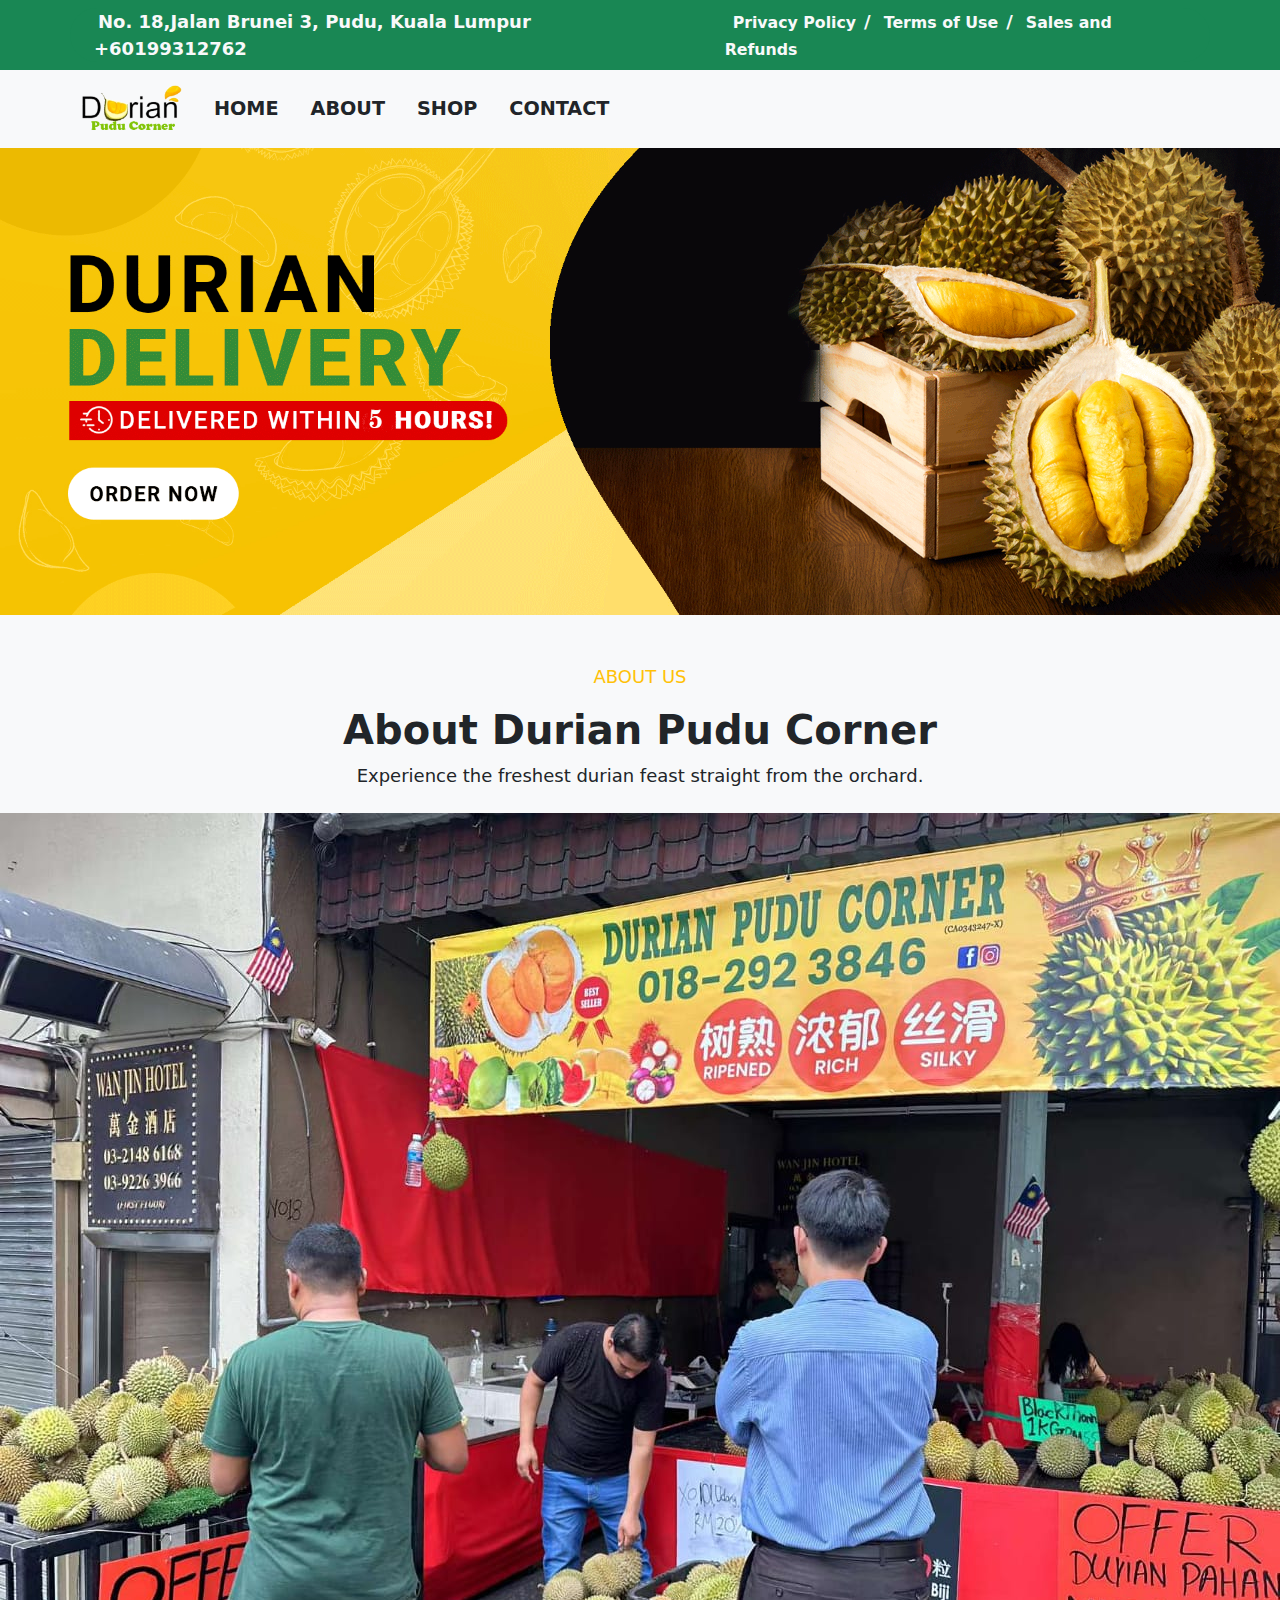
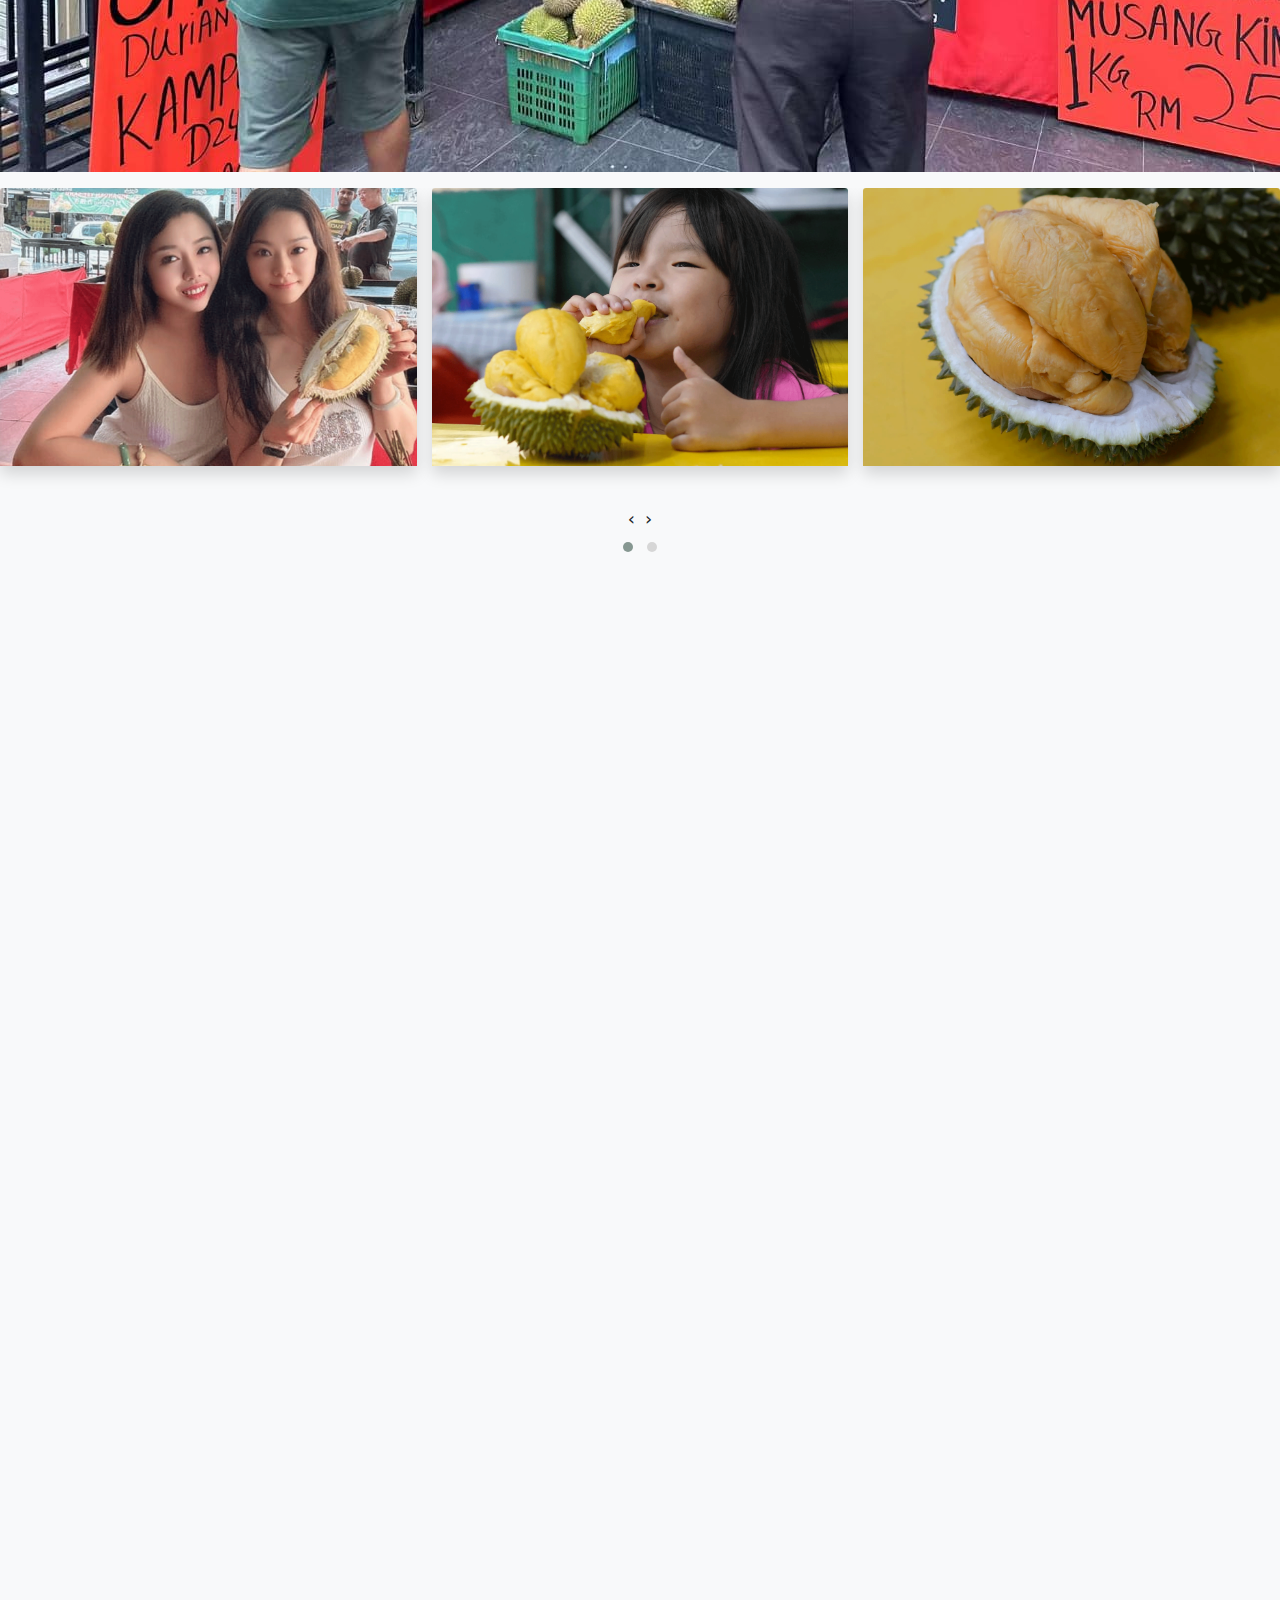
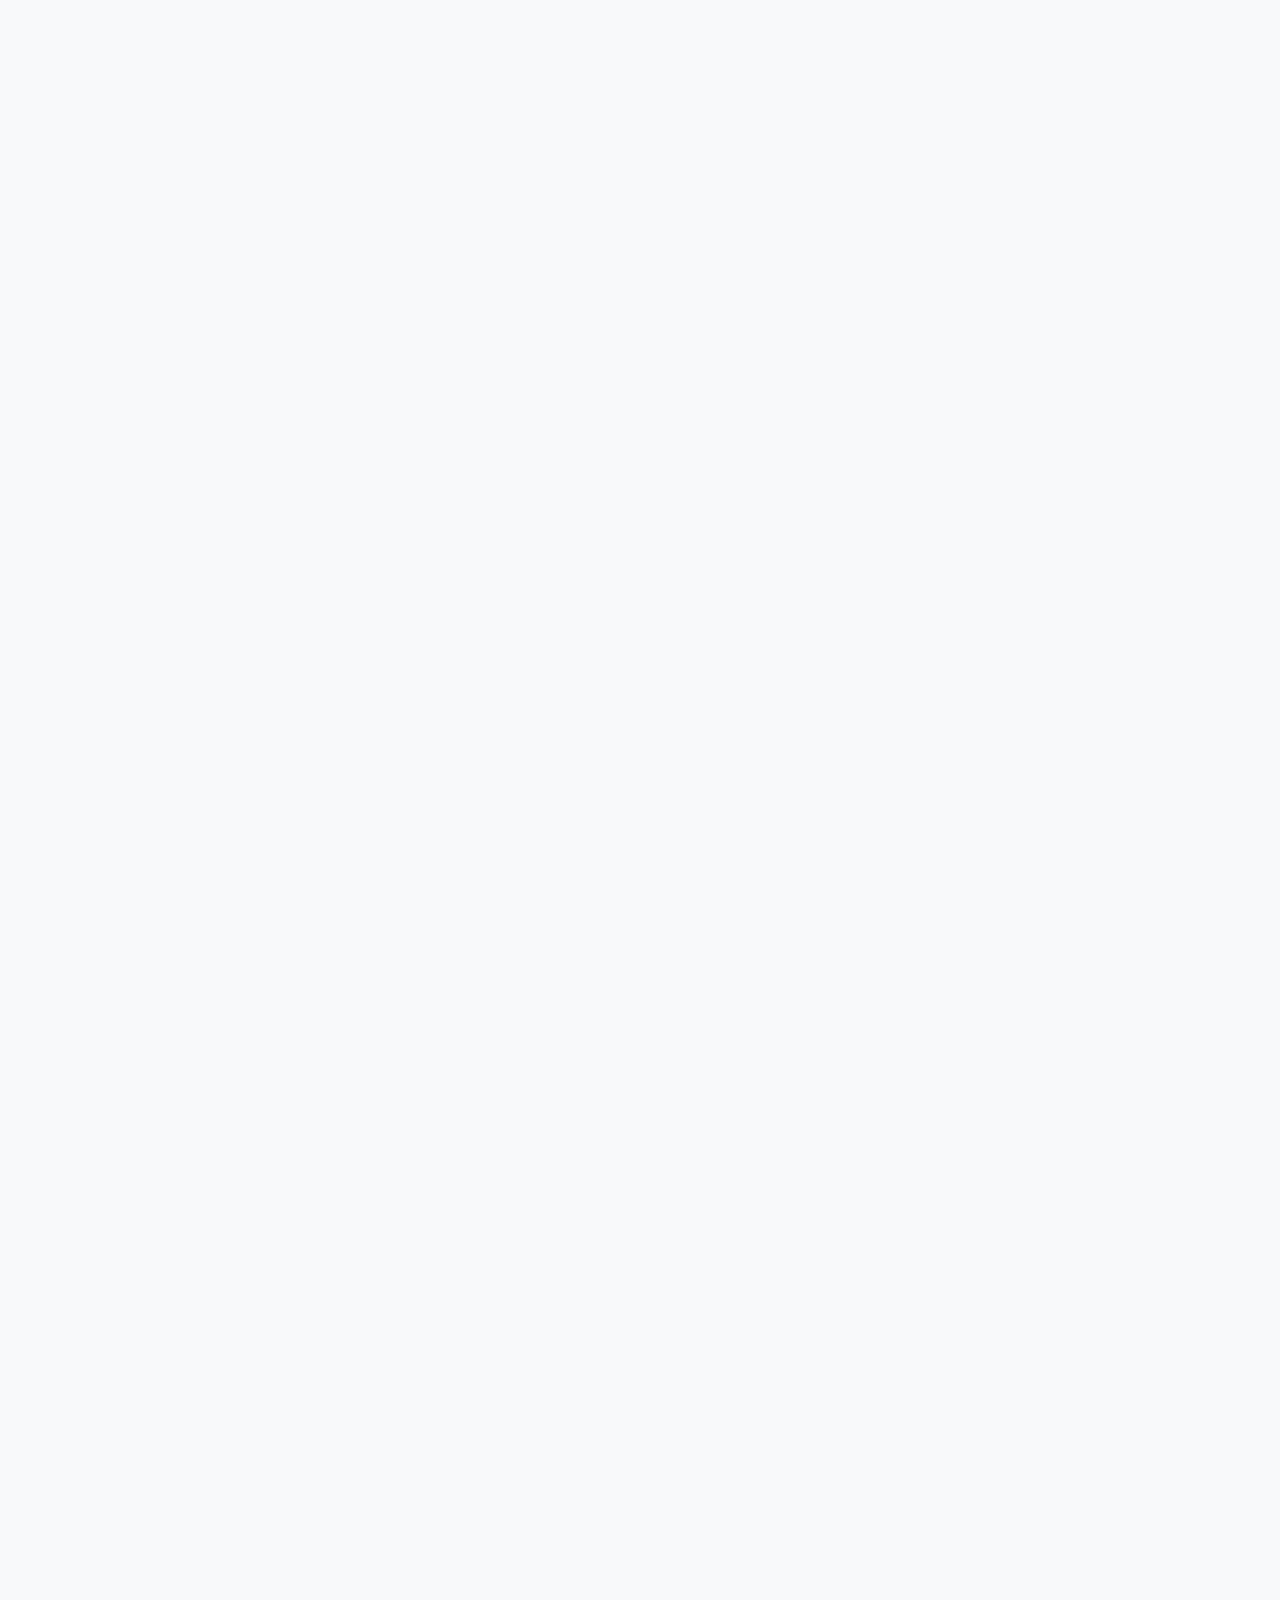
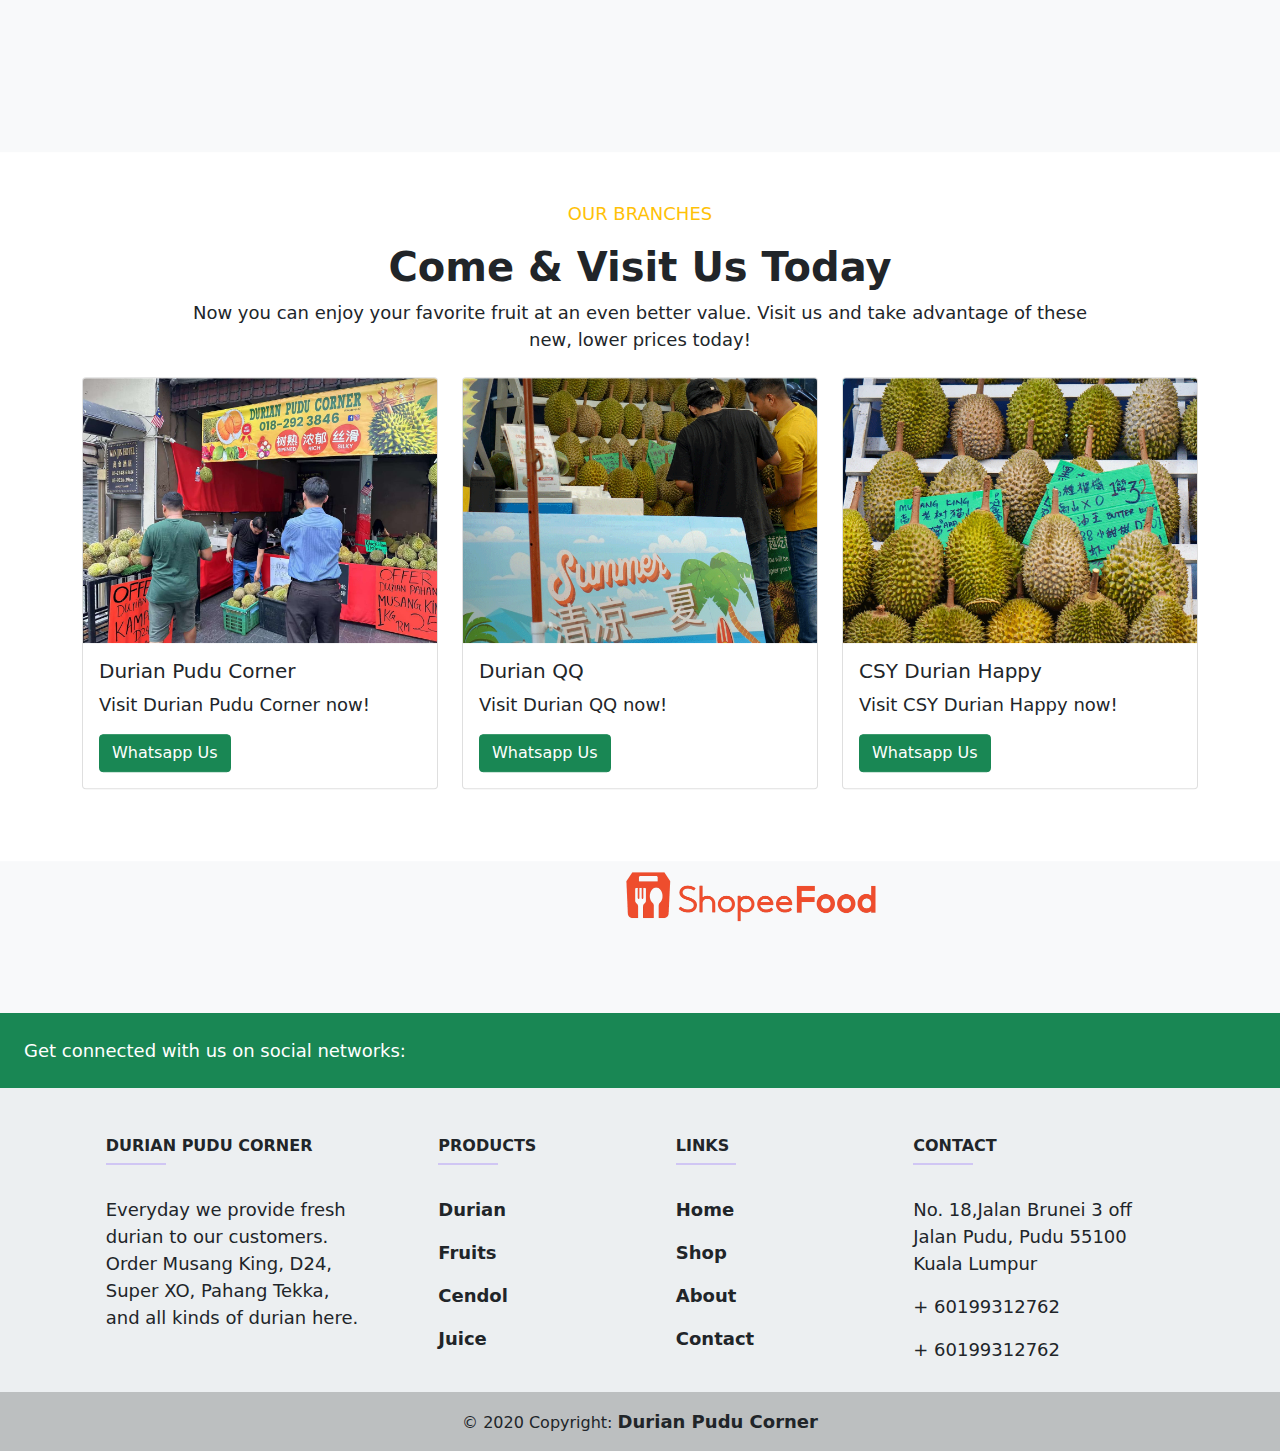
==== index.html @ 7c42812f "cm" ====
<!DOCTYPE html>
<html lang="en">
  <head>
    <title>Durian Pudu Corner</title>
	<meta charset="utf-8">
    <meta name="viewport" content="width=device-width, initial-scale=1, shrink-to-fit=no">
	<meta property="og:title" content="Durian Pudu Corner"/>
	<meta property="og:image" content="https://ibb.co/rMJbf5S">
	<meta property="og:description" content="Durian Pudu Corner"/>
	<meta property="og:url" content="http://csydurian.store/"/>
	<meta property="og:image:width" content="1200" />
	<meta property="og:image:height" content="627"/>
	<meta property="og:type" content="website"/>
    
    <link href="https://fonts.googleapis.com/css?family=Open Sans:200,300,400,500,600,700,800&display=swap" rel="stylesheet">
    <link href="https://fonts.googleapis.com/css?family=Noto Sans:400,400i,700,700i&display=swap" rel="stylesheet">
    <link href="./bootstrap-5.0.2-dist/css/bootstrap.min.css" rel="stylesheet">
    <link rel="stylesheet" href="https://cdnjs.cloudflare.com/ajax/libs/font-awesome/6.6.0/css/all.min.css" integrity="sha512-Kc323vGBEqzTmouAECnVceyQqyqdsSiqLQISBL29aUW4U/M7pSPA/gEUZQqv1cwx4OnYxTxve5UMg5GT6L4JJg==" crossorigin="anonymous" referrerpolicy="no-referrer" />
    <script src="./bootstrap-5.0.2-dist/js/bootstrap.bundle.min.js" ></script>
    <link rel="stylesheet" href="https://cdnjs.cloudflare.com/ajax/libs/OwlCarousel2/2.3.4/assets/owl.carousel.min.css"
    integrity="sha512-tS3S5qG0BlhnQROyJXvNjeEM4UpMXHrQfTGmbQ1gKmelCxlSEBUaxhRBj/EFTzpbP4RVSrpEikbmdJobCvhE3g=="
    crossorigin="anonymous" />
<link rel="stylesheet"
    href="https://cdnjs.cloudflare.com/ajax/libs/OwlCarousel2/2.3.4/assets/owl.theme.default.min.css"
    integrity="sha512-sMXtMNL1zRzolHYKEujM2AqCLUR9F2C4/05cdbxjjLSRvMQIciEPCQZo++nk7go3BtSuK9kfa/s+a4f4i5pLkw=="
    crossorigin="anonymous" />
    <link rel="stylesheet" href="./css/style.css">
    <link rel="stylesheet" href="./bootstrap-5.0.2-dist/css/bootstrap-datepicker.css">
    <link rel="stylesheet" href="./bootstrap-5.0.2-dist/css/jquery.timepicker.css">
    <link rel="stylesheet" href="./css/aos.css">
  </head>
  <body class="bg-light">
<!-- navbar -->
<div class="py-2 bg-success">
    <div class="container topbar bg-success d-none d-lg-block rounded-pill">
        <div class="d-flex justify-content-between">
            <div class="top-info ps-2">
                <small class="me-3"><i class="fas fa-map-marker-alt me-2 text-light"></i> <a href="#" class="text-light">No. 18,Jalan Brunei 3, Pudu, Kuala Lumpur</a></small>
                <small class="me-3"><i class="fa-brands fa-whatsapp me-1 text-light"></i> <a href="#" class="text-light">+60199312762</a></small>
            </div>
            <div class="top-link pe-2">
                <a href="#" class="text-light"><small class="text-light mx-2">Privacy Policy</small>/</a>
                <a href="#" class="text-light"><small class="text-light mx-2">Terms of Use</small>/</a>
                <a href="#" class="text-light"><small class="text-light ms-2">Sales and Refunds</small></a>
            </div>
        </div>
    </div>
    </div>
    <nav class="navbar sticky-top navbar-expand-lg navbar-light bg-light">
      <div class="container container-fluid">
        <button class="navbar-toggler" type="button" data-bs-toggle="collapse" data-bs-target="#navbarTogglerDemo03" aria-controls="navbarTogglerDemo03" aria-expanded="false" aria-label="Toggle navigation">
          <span class="navbar-toggler-icon"></span>
        </button>
        <a class="navbar-brand" href="#"><img src="./images/Logo-pudu3.png" width="100px"></a>
        <div class="collapse navbar-collapse" id="navbarTogglerDemo03">
          <ul class="navbar-nav me-auto mb-lg-0">
            <li class="nav-item active">
              <a class="nav-link px-3 text-dark" href="index.html">HOME</a>
            </li>
            <li class="nav-item">
              <a class="nav-link px-3 text-dark" href="#about">ABOUT</a>
            </li>
            <li class="nav-item">
              <a class="nav-link px-3 text-dark" href="#shop">SHOP</a>
            </li>
            <li class="nav-item active">
              <a class="nav-link px-3 text-dark" href="#contact">CONTACT</a>
            </li>
          </ul>
          <ul class="navbar-nav flex-row">
            <li class="nav-item">
              <a class="nav-link pe-3" href="https://wa.me/+60199312762" target="_blank">
                <i class="fab fa-whatsapp"></i>
              </a>
            </li>
            <li class="nav-item">
              <a class="nav-link px-3" href="#!">
                <i class="fab fa-facebook-f"></i>
              </a>
            </li>
            <li class="nav-item">
              <a class="nav-link ps-3" href="#!">
                <i class="fab fa-instagram"></i>
              </a>
            </li>
            <li class="nav-item">
              <a class="nav-link ps-3" href="#!">
                <i class="fab fa-tiktok"></i>
              </a>
            </li>
          </ul>
        </div>
      </div>
    </nav>
  <!-- END nav -->

  <section id="home-section" class="hero">
    <img class="d-block w-100" src="./images/hero2.png" alt="First slide">
  </section>
<!-- about -->
<section id="about">
    <div class="bg-light"> 
      <div class="row pt-5 mb-4">
        <div class="col-md-12 d-block" data-aos="slide-up">
          <div class="text-center title align-items-center justify-content-center">
            <div class="row text-center">
              <div class="col-md-12 px-md-16 mb-8 mt-6">
                <span class="text-uppercase text-warning fw-semibold ls-md">About Us</span>
                <h2 class="h1 fw-bold mt-3 mb-2">About Durian Pudu Corner </h2>
                <p class="mb-0">Experience the freshest durian feast straight from the orchard.</p>
              </div>
            </div>

          </div>
        </div>
      </div>
    </div>
    
    <div class="bg-light"> 
      <div class="owl">
        <img class="d-block w-100" src="./images/gallery-1.jpg">
        <div class="row my-3">
            <div class="col-12 m-auto">
                <div class="owl-carousel owl-theme">
                    <div class="item mb-4">
                        <div class="card border-0 shadow">
                            <img src="./images/whatsapp-2.png" alt="" class="card-img-top">
                        </div>
                    </div>

                    <div class="item">
                        <div class="card border-0 shadow">
                            <img src="./images/whatsapp-3.png" alt="" class="card-img-top">
                        </div>
                    </div>
                    <div class="item">
                        <div class="card border-0 shadow">
                            <img src="./images/whatsapp-4.png" alt="" class="card-img-top">
                        </div>
                    </div>
                    <div class="item g-0">
                        <div class="card border-0 shadow">
                            <img src="./images/whatsapp-5.png" alt="" class="card-img-top">
                        </div>
                    </div>
                    <div class="item">
                        <div class="card border-0 shadow">
                            <img src="./images/whatsapp-6.png" alt="" class="card-img-top">
                        </div>
                    </div>
                    <div class="item">
                        <div class="card border-0 shadow">
                            <img src="./images/whatsapp-8.png" alt="" class="card-img-top">
                        </div>
                    </div>
                </div>
            </div>
        </div>
      </div>
    </div>
  </section>
<!-- product section -->
<section class="ftco-section mt-4" id="shop">
    
    <div class="container">
        <div class="row py-4" data-aos="slide-right">
          <div class="col-lg-12 d-block">
            <div class="row text-center">
              <div class="col-md-12 px-md-16 mb-8 mt-6">
                <span class="text-uppercase text-warning fw-semibold ls-md">Product</span>
                <h2 class="h1 fw-bold mt-3  mb-2">Explore Our Products </h2>
                <p class="mb-0"> Explore our online store by category to easily find your favorite item.</p>
              </div>
            </div>
          </div>
        </div>
      </div>
      <div class="container" data-aos="fade-up">
        <div class="row">
          <div class=" d-flex align-items-center justify-content-center">
            <!-- Nav tabs -->
            <ul class="nav nav-tabs" role="tablist">
              <li class="nav-item">
                <a class="nav-link active" data-bs-toggle="tab" href="#durian">Durian</a>
              </li>
              <li class="nav-item">
                <a class="nav-link" data-bs-toggle="tab" href="#fruits">Fruits</a>
              </li>
              <li class="nav-item">
                <a class="nav-link" data-bs-toggle="tab" href="#cendol">Cendol</a>
              </li>
              <li class="nav-item">
                <a class="nav-link" data-bs-toggle="tab" href="#juice">Juice</a>
              </li>
            </ul>
          </div>
        </div>
      <!-- Tab panes -->
      <div class="col-md-12 d-flex align-items-center">
        <div class="tab-content">
          <div id="durian" class="container tab-pane active"><br>
            <div class="row">
                <div class="col-md-3 text-center">
                  <div class="product menu-wrap">
                    <a href="https://wa.me/+60199312762" target="_blank" class="img-prod"><img class="img-fluid" src="images/product-1.jpg" alt="Colorlib Template">
                      <div class="overlay"></div>
                    </a>
                    <div class="text py-3 pb-4 px-3 text-center">
                      <h3><a href="https://wa.me/+60199312762" target="_blank" >Musang King Paste 2kg</a></h3>
                      <div class="d-flex">
                        <div class="pricing">
                          <p class="price"><span>RM160</span></p>
                        </div>
                      </div>
                      <div class="bottom-area d-flex px-3">
                        <div class="m-auto d-flex">
                          <a href="https://wa.me/+60199312762" target="_blank" class="add-to-cart d-flex justify-content-center align-items-center text-center">
                            <span><i class="fa-solid fa-bars"></i></span>
                          </a>
                          <a href="https://wa.me/+60199312762" target="_blank" class="buy-now d-flex justify-content-center align-items-center mx-1">
                            <span><i class="fa-solid fa-cart-shopping"></i></span>
                          </a>
                          <a href="https://wa.me/+60199312762" target="_blank" class="heart d-flex justify-content-center align-items-center ">
                            <span><i class="fa-solid fa-heart"></i></span>
                          </a>
                        </div>
                      </div>
                    </div>
                  </div>
                </div>
                <div class="col-md-3 text-center">
                  <div class="product menu-wrap">
                    <a href="https://wa.me/+60199312762" target="_blank" class="img-prod"><img class="img-fluid" src="images/product-2.1.png" alt="Colorlib Template">
                      <div class="overlay"></div>
                    </a>
                    <div class="text py-3 pb-4 px-3 text-center">
                      <h3><a href="https://wa.me/+60199312762" target="_blank" >D24 Paste 2kg</a></h3>
                      <div class="d-flex">
                        <div class="pricing">
                          <p class="price"><span>RM90</span></p>
                        </div>
                      </div>
                      <div class="bottom-area d-flex px-3">
                        <div class="m-auto d-flex">
                          <a href="https://wa.me/+60199312762" target="_blank" class="add-to-cart d-flex justify-content-center align-items-center text-center">
                            <span><i class="fa-solid fa-bars"></i></span>
                          </a>
                          <a href="https://wa.me/+60199312762" target="_blank" class="buy-now d-flex justify-content-center align-items-center mx-1">
                            <span><i class="fa-solid fa-cart-shopping"></i></span>
                          </a>
                          <a href="https://wa.me/+60199312762" target="_blank" class="heart d-flex justify-content-center align-items-center ">
                            <span><i class="fa-solid fa-heart"></i></span>
                          </a>
                        </div>
                      </div>
                    </div>
                  </div>
                </div>
                <div class="col-md-3 text-center">
                  <div class="product menu-wrap">
                    <a href="https://wa.me/+60199312762" target="_blank" class="img-prod"><img class="img-fluid" src="images/product-3.jpg" alt="Colorlib Template">
                      <div class="overlay"></div>
                    </a>
                    <div class="text py-3 pb-4 px-3 text-center">
                      <h3><a href="https://wa.me/+60199312762" target="_blank" >Tempoyak MusangKing 2kg</a></h3>
                      <div class="d-flex">
                        <div class="pricing">
                          <p class="price"><span>RM40</span></p>
                        </div>
                      </div>
                      <div class="bottom-area d-flex px-3">
                        <div class="m-auto d-flex">
                          <a href="https://wa.me/+60199312762" target="_blank" class="add-to-cart d-flex justify-content-center align-items-center text-center">
                            <span><i class="fa-solid fa-bars"></i></span>
                          </a>
                          <a href="https://wa.me/+60199312762" target="_blank" class="buy-now d-flex justify-content-center align-items-center mx-1">
                            <span><i class="fa-solid fa-cart-shopping"></i></span>
                          </a>
                          <a href="https://wa.me/+60199312762" target="_blank" class="heart d-flex justify-content-center align-items-center ">
                            <span><i class="fa-solid fa-heart"></i></span>
                          </a>
                        </div>
                      </div>
                    </div>
                  </div>
                </div>
                <div class="col-md-3 text-center">
                  <div class="product menu-wrap">
                    <a href="https://wa.me/+60199312762" target="_blank" class="img-prod"><img class="img-fluid" src="images/product-4.jpg" alt="Colorlib Template">
                      <div class="overlay"></div>
                    </a>
                    <div class="text py-3 pb-4 px-3 text-center">
                      <h3><a href="https://wa.me/+60199312762" target="_blank" >Tempoyak Biasa 2kg</a></h3>
                      <div class="d-flex">
                        <div class="pricing">
                          <p class="price"><span>RM30</span></p>
                        </div>
                      </div>
                      <div class="bottom-area d-flex px-3">
                        <div class="m-auto d-flex">
                          <a href="https://wa.me/+60199312762" target="_blank" class="add-to-cart d-flex justify-content-center align-items-center text-center">
                            <span><i class="fa-solid fa-bars"></i></span>
                          </a>
                          <a href="https://wa.me/+60199312762" target="_blank" class="buy-now d-flex justify-content-center align-items-center mx-1">
                            <span><i class="fa-solid fa-cart-shopping"></i></span>
                          </a>
                          <a href="https://wa.me/+60199312762" target="_blank" class="heart d-flex justify-content-center align-items-center ">
                            <span><i class="fa-solid fa-heart"></i></span>
                          </a>
                        </div>
                      </div>
                    </div>
                  </div>
                </div>
                <div class="col-md-3 text-center">
                  <div class="product menu-wrap">
                    <a href="https://wa.me/+60199312762" target="_blank" class="img-prod"><img class="img-fluid" src="images/product-5.jpg" alt="Colorlib Template">
                      <div class="overlay"></div>
                    </a>
                    <div class="text py-3 pb-4 px-3 text-center">
                      <h3><a href="https://wa.me/+60199312762" target="_blank" >MusangKing 3 Boxes 1200g</a></h3>
                      <div class="d-flex">
                        <div class="pricing">
                          <p class="price"><span>RM200</span></p>
                        </div>
                      </div>
                      <div class="bottom-area d-flex px-3">
                        <div class="m-auto d-flex">
                          <a href="https://wa.me/+60199312762" target="_blank" class="add-to-cart d-flex justify-content-center align-items-center text-center">
                            <span><i class="fa-solid fa-bars"></i></span>
                          </a>
                          <a href="https://wa.me/+60199312762" target="_blank" class="buy-now d-flex justify-content-center align-items-center mx-1">
                            <span><i class="fa-solid fa-cart-shopping"></i></span>
                          </a>
                          <a href="https://wa.me/+60199312762" target="_blank" class="heart d-flex justify-content-center align-items-center ">
                            <span><i class="fa-solid fa-heart"></i></span>
                          </a>
                        </div>
                      </div>
                    </div>
                  </div>
                </div>
                <div class="col-md-3 text-center">
                  <div class="product menu-wrap">
                    <a href="https://wa.me/+60199312762" target="_blank" class="img-prod"><img class="img-fluid" src="images/product-5.jpg" alt="Colorlib Template">
                      <div class="overlay"></div>
                    </a>
                    <div class="text py-3 pb-4 px-3 text-center">
                      <h3><a href="https://wa.me/+60199312762" target="_blank" >MusangKing 2 Boxes 800g</a></h3>
                      <div class="d-flex">
                        <div class="pricing">
                          <p class="price"><span>RM140</span></p>
                        </div>
                      </div>
                      <div class="bottom-area d-flex px-3">
                        <div class="m-auto d-flex">
                          <a href="https://wa.me/+60199312762" target="_blank" class="add-to-cart d-flex justify-content-center align-items-center text-center">
                            <span><i class="fa-solid fa-bars"></i></span>
                          </a>
                          <a href="https://wa.me/+60199312762" target="_blank" class="buy-now d-flex justify-content-center align-items-center mx-1">
                            <span><i class="fa-solid fa-cart-shopping"></i></span>
                          </a>
                          <a href="https://wa.me/+60199312762" target="_blank" class="heart d-flex justify-content-center align-items-center ">
                            <span><i class="fa-solid fa-heart"></i></span>
                          </a>
                        </div>
                      </div>
                    </div>
                  </div>
                </div>
                <div class="col-md-3 text-center">
                  <div class="product menu-wrap">
                    <a href="https://wa.me/+60199312762" target="_blank" class="img-prod"><img class="img-fluid" src="images/product-5.jpg" alt="Colorlib Template">
                      <div class="overlay"></div>
                    </a>
                    <div class="text py-3 pb-4 px-3 text-center">
                      <h3><a href="https://wa.me/+60199312762" target="_blank" >MusangKing 1 Box 400g</a></h3>
                      <div class="d-flex">
                        <div class="pricing">
                          <p class="price"><span>RM75</span></p>
                        </div>
                      </div>
                      <div class="bottom-area d-flex px-3">
                        <div class="m-auto d-flex">
                          <a href="https://wa.me/+60199312762" target="_blank" class="add-to-cart d-flex justify-content-center align-items-center text-center">
                            <span><i class="fa-solid fa-bars"></i></span>
                          </a>
                          <a href="https://wa.me/+60199312762" target="_blank" class="buy-now d-flex justify-content-center align-items-center mx-1">
                            <span><i class="fa-solid fa-cart-shopping"></i></span>
                          </a>
                          <a href="https://wa.me/+60199312762" target="_blank" class="heart d-flex justify-content-center align-items-center ">
                            <span><i class="fa-solid fa-heart"></i></span>
                          </a>
                        </div>
                      </div>
                    </div>
                  </div>
                </div>
                <div class="col-md-3 text-center">
                  <div class="product menu-wrap">
                    <a href="https://wa.me/+60199312762" target="_blank" class="img-prod"><img class="img-fluid" src="images/product-6.jpg" alt="Colorlib Template">
                      <div class="overlay"></div>
                    </a>
                    <div class="text py-3 pb-4 px-3 text-center">
                      <h3><a href="https://wa.me/+60199312762" target="_blank" >Frozen Tekka 1 Box 400g</a></h3>
                      <div class="d-flex">
                        <div class="pricing">
                          <p class="price"><span>RM52</span></p>
                        </div>
                      </div>
                      <div class="bottom-area d-flex px-3">
                        <div class="m-auto d-flex">
                          <a href="https://wa.me/+60199312762" target="_blank" class="add-to-cart d-flex justify-content-center align-items-center text-center">
                            <span><i class="fa-solid fa-bars"></i></span>
                          </a>
                          <a href="https://wa.me/+60199312762" target="_blank" class="buy-now d-flex justify-content-center align-items-center mx-1">
                            <span><i class="fa-solid fa-cart-shopping"></i></span>
                          </a>
                          <a href="https://wa.me/+60199312762" target="_blank" class="heart d-flex justify-content-center align-items-center ">
                            <span><i class="fa-solid fa-heart"></i></span>
                          </a>
                        </div>
                      </div>
                    </div>
                  </div>
                </div>
                <div class="col-md-3 text-center">
                  <div class="product menu-wrap">
                    <a href="https://wa.me/+60199312762" target="_blank" class="img-prod"><img class="img-fluid" src="images/product-7.jpg" alt="Colorlib Template">
                      <div class="overlay"></div>
                    </a>
                    <div class="text py-3 pb-4 px-3 text-center">
                      <h3><a href="https://wa.me/+60199312762" target="_blank" >Frozen Black Thorn 1 Box 400g</a></h3>
                      <div class="d-flex">
                        <div class="pricing">
                          <p class="price"><span class="mr-2 price-dc">RM116</span><span class="price-sale">RM80.00</span></p>
                        </div>
                      </div>
                      <div class="bottom-area d-flex px-3">
                        <div class="m-auto d-flex">
                          <a href="https://wa.me/+60199312762" target="_blank" class="add-to-cart d-flex justify-content-center align-items-center text-center">
                            <span><i class="fa-solid fa-bars"></i></span>
                          </a>
                          <a href="https://wa.me/+60199312762" target="_blank" class="buy-now d-flex justify-content-center align-items-center mx-1">
                            <span><i class="fa-solid fa-cart-shopping"></i></span>
                          </a>
                          <a href="https://wa.me/+60199312762" target="_blank" class="heart d-flex justify-content-center align-items-center ">
                            <span><i class="fa-solid fa-heart"></i></span>
                          </a>
                        </div>
                      </div>
                    </div>
                  </div>
                </div>
                <div class="col-md-3 text-center">
                  <div class="product menu-wrap">
                    <a href="https://wa.me/+60199312762" target="_blank" class="img-prod"><img class="img-fluid" src="images/product-8.jpg" alt="Colorlib Template">
                      <div class="overlay"></div>
                    </a>
                    <div class="text py-3 pb-4 px-3 text-center">
                      <h3><a href="https://wa.me/+60199312762" target="_blank" >Frozen MusangKing 1 Box 400g</a></h3>
                      <div class="d-flex">
                        <div class="pricing">
                          <p class="price"><span>RM65</span></p>
                        </div>
                      </div>
                      <div class="bottom-area d-flex px-3">
                        <div class="m-auto d-flex">
                          <a href="https://wa.me/+60199312762" target="_blank" class="add-to-cart d-flex justify-content-center align-items-center text-center">
                            <span><i class="fa-solid fa-bars"></i></span>
                          </a>
                          <a href="https://wa.me/+60199312762" target="_blank" class="buy-now d-flex justify-content-center align-items-center mx-1">
                            <span><i class="fa-solid fa-cart-shopping"></i></span>
                          </a>
                          <a href="https://wa.me/+60199312762" target="_blank" class="heart d-flex justify-content-center align-items-center ">
                            <span><i class="fa-solid fa-heart"></i></span>
                          </a>
                        </div>
                      </div>
                    </div>
                  </div>
                </div>
                <div class="col-md-3 text-center">
                  <div class="product menu-wrap">
                    <a href="https://wa.me/+60199312762" target="_blank" class="img-prod"><img class="img-fluid" src="images/product-8.jpg" alt="Colorlib Template">
                      <div class="overlay"></div>
                    </a>
                    <div class="text py-3 pb-4 px-3 text-center">
                      <h3><a href="https://wa.me/+60199312762" target="_blank" >Frozen MusangKing 2 Box 800g</a></h3>
                      <div class="d-flex">
                        <div class="pricing">
                          <p class="price"><span>RM120</span></p>
                        </div>
                      </div>
                      <div class="bottom-area d-flex px-3">
                        <div class="m-auto d-flex">
                          <a href="https://wa.me/+60199312762" target="_blank" class="add-to-cart d-flex justify-content-center align-items-center text-center">
                            <span><i class="fa-solid fa-bars"></i></span>
                          </a>
                          <a href="https://wa.me/+60199312762" target="_blank" class="buy-now d-flex justify-content-center align-items-center mx-1">
                            <span><i class="fa-solid fa-cart-shopping"></i></span>
                          </a>
                          <a href="https://wa.me/+60199312762" target="_blank" class="heart d-flex justify-content-center align-items-center ">
                            <span><i class="fa-solid fa-heart"></i></span>
                          </a>
                        </div>
                      </div>
                    </div>
                  </div>
                </div>
                <div class="col-md-3 text-center">
                  <div class="product menu-wrap">
                    <a href="https://wa.me/+60199312762" target="_blank" class="img-prod"><img class="img-fluid" src="images/product-8.jpg" alt="Colorlib Template">
                      <div class="overlay"></div>
                    </a>
                    <div class="text py-3 pb-4 px-3 text-center">
                      <h3><a href="https://wa.me/+60199312762" target="_blank" >Frozen MusangKing 3 Box 1200g</a></h3>
                      <div class="d-flex">
                        <div class="pricing">
                          <p class="price"><span>RM170</span></p>
                        </div>
                      </div>
                      <div class="bottom-area d-flex px-3">
                        <div class="m-auto d-flex">
                          <a href="https://wa.me/+60199312762" target="_blank" class="add-to-cart d-flex justify-content-center align-items-center text-center">
                            <span><i class="fa-solid fa-bars"></i></span>
                          </a>
                          <a href="https://wa.me/+60199312762" target="_blank" class="buy-now d-flex justify-content-center align-items-center mx-1">
                            <span><i class="fa-solid fa-cart-shopping"></i></span>
                          </a>
                          <a href="https://wa.me/+60199312762" target="_blank" class="heart d-flex justify-content-center align-items-center ">
                            <span><i class="fa-solid fa-heart"></i></span>
                          </a>
                        </div>
                      </div>
                    </div>
                  </div>
                </div>
                <div class="col-md-3 text-center">
                  <div class="product menu-wrap">
                    <a href="https://wa.me/+60199312762" target="_blank" class="img-prod"><img class="img-fluid" src="images/product-9.jpg" alt="Colorlib Template">
                      <div class="overlay"></div>
                    </a>
                    <div class="text py-3 pb-4 px-3 text-center">
                      <h3><a href="https://wa.me/+60199312762" target="_blank" >Frozen Durian XO 1 Box 400g</a></h3>
                      <div class="d-flex">
                        <div class="pricing">
                          <p class="price"><span>RM46</span></p>
                        </div>
                      </div>
                      <div class="bottom-area d-flex px-3">
                        <div class="m-auto d-flex">
                          <a href="https://wa.me/+60199312762" target="_blank" class="add-to-cart d-flex justify-content-center align-items-center text-center">
                            <span><i class="fa-solid fa-bars"></i></span>
                          </a>
                          <a href="https://wa.me/+60199312762" target="_blank" class="buy-now d-flex justify-content-center align-items-center mx-1">
                            <span><i class="fa-solid fa-cart-shopping"></i></span>
                          </a>
                          <a href="https://wa.me/+60199312762" target="_blank" class="heart d-flex justify-content-center align-items-center ">
                            <span><i class="fa-solid fa-heart"></i></span>
                          </a>
                        </div>
                      </div>
                    </div>
                  </div>
                </div>
                <div class="col-md-3 text-center">
                  <div class="product menu-wrap">
                    <a href="https://wa.me/+60199312762" target="_blank" class="img-prod"><img class="img-fluid" src="images/product-9.jpg" alt="Colorlib Template">
                      <div class="overlay"></div>
                    </a>
                    <div class="text py-3 pb-4 px-3 text-center">
                      <h3><a href="https://wa.me/+60199312762" target="_blank" >Frozen Durian XO 2 Box 800g</a></h3>
                      <div class="d-flex">
                        <div class="pricing">
                          <p class="price"><span>RM76</span></p>
                        </div>
                      </div>
                      <div class="bottom-area d-flex px-3">
                        <div class="m-auto d-flex">
                          <a href="https://wa.me/+60199312762" target="_blank" class="add-to-cart d-flex justify-content-center align-items-center text-center">
                            <span><i class="fa-solid fa-bars"></i></span>
                          </a>
                          <a href="https://wa.me/+60199312762" target="_blank" class="buy-now d-flex justify-content-center align-items-center mx-1">
                            <span><i class="fa-solid fa-cart-shopping"></i></span>
                          </a>
                          <a href="https://wa.me/+60199312762" target="_blank" class="heart d-flex justify-content-center align-items-center ">
                            <span><i class="fa-solid fa-heart"></i></span>
                          </a>
                        </div>
                      </div>
                    </div>
                  </div>
                </div>
                <div class="col-md-3 text-center">
                  <div class="product menu-wrap">
                    <a href="https://wa.me/+60199312762" target="_blank" class="img-prod"><img class="img-fluid" src="images/product-10.jpg" alt="Colorlib Template">
                      <div class="overlay"></div>
                    </a>
                    <div class="text py-3 pb-4 px-3 text-center">
                      <h3><a href="https://wa.me/+60199312762" target="_blank" >Frozen Durian D24 1 Box 400g</a></h3>
                      <div class="d-flex">
                        <div class="pricing">
                          <p class="price"><span>RM41</span></p>
                        </div>
                      </div>
                      <div class="bottom-area d-flex px-3">
                        <div class="m-auto d-flex">
                          <a href="https://wa.me/+60199312762" target="_blank" class="add-to-cart d-flex justify-content-center align-items-center text-center">
                            <span><i class="fa-solid fa-bars"></i></span>
                          </a>
                          <a href="https://wa.me/+60199312762" target="_blank" class="buy-now d-flex justify-content-center align-items-center mx-1">
                            <span><i class="fa-solid fa-cart-shopping"></i></span>
                          </a>
                          <a href="https://wa.me/+60199312762" target="_blank" class="heart d-flex justify-content-center align-items-center ">
                            <span><i class="fa-solid fa-heart"></i></span>
                          </a>
                        </div>
                      </div>
                    </div>
                  </div>
                </div>
                <div class="col-md-3 text-center">
                  <div class="product menu-wrap">
                    <a href="https://wa.me/+60199312762" target="_blank" class="img-prod"><img class="img-fluid" src="images/product-10.jpg" alt="Colorlib Template">
                      <div class="overlay"></div>
                    </a>
                    <div class="text py-3 pb-4 px-3 text-center">
                      <h3><a href="https://wa.me/+60199312762" target="_blank" >Frozen Durian D24 2 Box 800g</a></h3>
                      <div class="d-flex">
                        <div class="pricing">
                          <p class="price"><span>RM91</span></p>
                        </div>
                      </div>
                      <div class="bottom-area d-flex px-3">
                        <div class="m-auto d-flex">
                          <a href="https://wa.me/+60199312762" target="_blank" class="add-to-cart d-flex justify-content-center align-items-center text-center">
                            <span><i class="fa-solid fa-bars"></i></span>
                          </a>
                          <a href="https://wa.me/+60199312762" target="_blank" class="buy-now d-flex justify-content-center align-items-center mx-1">
                            <span><i class="fa-solid fa-cart-shopping"></i></span>
                          </a>
                          <a href="https://wa.me/+60199312762" target="_blank" class="heart d-flex justify-content-center align-items-center ">
                            <span><i class="fa-solid fa-heart"></i></span>
                          </a>
                        </div>
                      </div>
                    </div>
                  </div>
                </div>
                <div class="col-md-3 text-center">
                  <div class="product menu-wrap">
                    <a href="https://wa.me/+60199312762" target="_blank" class="img-prod"><img class="img-fluid" src="images/product-10.png" alt="Colorlib Template">
                      <div class="overlay"></div>
                    </a>
                    <div class="text py-3 pb-4 px-3 text-center">
                      <h3><a href="https://wa.me/+60199312762" target="_blank" >Frozen Udang Merah 1 Box 400g</a></h3>
                      <div class="d-flex">
                        <div class="pricing">
                          <p class="price"><span>RM51</span></p>
                        </div>
                      </div>
                      <div class="bottom-area d-flex px-3">
                        <div class="m-auto d-flex">
                          <a href="https://wa.me/+60199312762" target="_blank" class="add-to-cart d-flex justify-content-center align-items-center text-center">
                            <span><i class="fa-solid fa-bars"></i></span>
                          </a>
                          <a href="https://wa.me/+60199312762" target="_blank" class="buy-now d-flex justify-content-center align-items-center mx-1">
                            <span><i class="fa-solid fa-cart-shopping"></i></span>
                          </a>
                          <a href="https://wa.me/+60199312762" target="_blank" class="heart d-flex justify-content-center align-items-center ">
                            <span><i class="fa-solid fa-heart"></i></span>
                          </a>
                        </div>
                      </div>
                    </div>
                  </div>
                </div>
                <div class="col-md-3 text-center">
                  <div class="product menu-wrap">
                    <a href="https://wa.me/+60199312762" target="_blank" class="img-prod"><img class="img-fluid" src="images/product-10.png" alt="Colorlib Template">
                      <div class="overlay"></div>
                    </a>
                    <div class="text py-3 pb-4 px-3 text-center">
                      <h3><a href="https://wa.me/+60199312762" target="_blank" >Frozen Udang Merah 2 Box 800g</a></h3>
                      <div class="d-flex">
                        <div class="pricing">
                          <p class="price"><span>RM91</span></p>
                        </div>
                      </div>
                      <div class="bottom-area d-flex px-3">
                        <div class="m-auto d-flex">
                          <a href="https://wa.me/+60199312762" target="_blank" class="add-to-cart d-flex justify-content-center align-items-center text-center">
                            <span><i class="fa-solid fa-bars"></i></span>
                          </a>
                          <a href="https://wa.me/+60199312762" target="_blank" class="buy-now d-flex justify-content-center align-items-center mx-1">
                            <span><i class="fa-solid fa-cart-shopping"></i></span>
                          </a>
                          <a href="https://wa.me/+60199312762" target="_blank" class="heart d-flex justify-content-center align-items-center ">
                            <span><i class="fa-solid fa-heart"></i></span>
                          </a>
                        </div>
                      </div>
                    </div>
                  </div>
                </div>
                <div class="col-md-3 text-center">
                  <div class="product menu-wrap">
                    <a href="https://wa.me/+60199312762" target="_blank" class="img-prod"><img class="img-fluid" src="images/product-11.jpg" alt="Colorlib Template">
                      <div class="overlay"></div>
                    </a>
                    <div class="text py-3 pb-4 px-3 text-center">
                      <h3><a href="https://wa.me/+60199312762" target="_blank" >Frozen Durian D101 1 Box 400g</a></h3>
                      <div class="d-flex">
                        <div class="pricing">
                          <p class="price"><span>RM51</span></p>
                        </div>
                      </div>
                      <div class="bottom-area d-flex px-3">
                        <div class="m-auto d-flex">
                          <a href="https://wa.me/+60199312762" target="_blank" class="add-to-cart d-flex justify-content-center align-items-center text-center">
                            <span><i class="fa-solid fa-bars"></i></span>
                          </a>
                          <a href="https://wa.me/+60199312762" target="_blank" class="buy-now d-flex justify-content-center align-items-center mx-1">
                            <span><i class="fa-solid fa-cart-shopping"></i></span>
                          </a>
                          <a href="https://wa.me/+60199312762" target="_blank" class="heart d-flex justify-content-center align-items-center ">
                            <span><i class="fa-solid fa-heart"></i></span>
                          </a>
                        </div>
                      </div>
                    </div>
                  </div>
                </div>
            </div>
          </div>
          <div id="fruits" class="container tab-pane fade"><br>
            <div class="row">
              <div class="col-md-3 text-center">
                <div class="product menu-wrap">
                  <a href="https://wa.me/+60199312762" target="_blank" class="img-prod"><img class="img-fluid" src="images/product-12.jpg" alt="Colorlib Template">
                    <div class="overlay"></div>
                  </a>
                  <div class="text py-3 pb-4 px-3 text-center">
                    <h3><a href="https://wa.me/+60199312762" target="_blank" >Banana 1kg</a></h3>
                    <div class="d-flex">
                      <div class="pricing">
                        <p class="price"><span>RM6.90</span></p>
                      </div>
                    </div>
                    <div class="bottom-area d-flex px-3">
                      <div class="m-auto d-flex">
                        <a href="https://wa.me/+60199312762" target="_blank" class="add-to-cart d-flex justify-content-center align-items-center text-center">
                          <span><i class="fa-solid fa-bars"></i></span>
                        </a>
                        <a href="https://wa.me/+60199312762" target="_blank" class="buy-now d-flex justify-content-center align-items-center mx-1">
                          <span><i class="fa-solid fa-cart-shopping"></i></span>
                        </a>
                        <a href="https://wa.me/+60199312762" target="_blank" class="heart d-flex justify-content-center align-items-center ">
                          <span><i class="fa-solid fa-heart"></i></span>
                        </a>
                      </div>
                    </div>
                  </div>
                </div>
              </div>
              <div class="col-md-3 text-center">
                <div class="product menu-wrap">
                  <a href="https://wa.me/+60199312762" target="_blank" class="img-prod"><img class="img-fluid" src="images/product-13.png" alt="Colorlib Template">
                    <div class="overlay"></div>
                  </a>
                  <div class="text py-3 pb-4 px-3 text-center">
                    <h3><a href="https://wa.me/+60199312762" target="_blank" >Baby Orange 1kg</a></h3>
                    <div class="d-flex">
                      <div class="pricing">
                        <p class="price"><span>RM13.88</span></p>
                      </div>
                    </div>
                    <div class="bottom-area d-flex px-3">
                      <div class="m-auto d-flex">
                        <a href="https://wa.me/+60199312762" target="_blank" class="add-to-cart d-flex justify-content-center align-items-center text-center">
                          <span><i class="fa-solid fa-bars"></i></span>
                        </a>
                        <a href="https://wa.me/+60199312762" target="_blank" class="buy-now d-flex justify-content-center align-items-center mx-1">
                          <span><i class="fa-solid fa-cart-shopping"></i></span>
                        </a>
                        <a href="https://wa.me/+60199312762" target="_blank" class="heart d-flex justify-content-center align-items-center ">
                          <span><i class="fa-solid fa-heart"></i></span>
                        </a>
                      </div>
                    </div>
                  </div>
                </div>
              </div>
              <div class="col-md-3 text-center">
                <div class="product menu-wrap">
                  <a href="https://wa.me/+60199312762" target="_blank" class="img-prod"><img class="img-fluid" src="images/product-14.png" alt="Colorlib Template">
                    <div class="overlay"></div>
                  </a>
                  <div class="text py-3 pb-4 px-3 text-center">
                    <h3><a href="https://wa.me/+60199312762" target="_blank" >Manggis 1kg</a></h3>
                    <div class="d-flex">
                      <div class="pricing">
                        <p class="price"><span>RM15.00</span></p>
                      </div>
                    </div>
                    <div class="bottom-area d-flex px-3">
                      <div class="m-auto d-flex">
                        <a href="https://wa.me/+60199312762" target="_blank" class="add-to-cart d-flex justify-content-center align-items-center text-center">
                          <span><i class="fa-solid fa-bars"></i></span>
                        </a>
                        <a href="https://wa.me/+60199312762" target="_blank" class="buy-now d-flex justify-content-center align-items-center mx-1">
                          <span><i class="fa-solid fa-cart-shopping"></i></span>
                        </a>
                        <a href="https://wa.me/+60199312762" target="_blank" class="heart d-flex justify-content-center align-items-center ">
                          <span><i class="fa-solid fa-heart"></i></span>
                        </a>
                      </div>
                    </div>
                  </div>
                </div>
              </div>
              <div class="col-md-3 text-center">
                <div class="product menu-wrap">
                  <a href="https://wa.me/+60199312762" target="_blank" class="img-prod"><img class="img-fluid" src="images/product-15.png" alt="Colorlib Template">
                    <div class="overlay"></div>
                  </a>
                  <div class="text py-3 pb-4 px-3 text-center">
                    <h3><a href="https://wa.me/+60199312762" target="_blank" >Buah Delima 2 Pieces</a></h3>
                    <div class="d-flex">
                      <div class="pricing">
                        <p class="price"><span>RM17.00</span></p>
                      </div>
                    </div>
                    <div class="bottom-area d-flex px-3">
                      <div class="m-auto d-flex">
                        <a href="https://wa.me/+60199312762" target="_blank" class="add-to-cart d-flex justify-content-center align-items-center text-center">
                          <span><i class="fa-solid fa-bars"></i></span>
                        </a>
                        <a href="https://wa.me/+60199312762" target="_blank" class="buy-now d-flex justify-content-center align-items-center mx-1">
                          <span><i class="fa-solid fa-cart-shopping"></i></span>
                        </a>
                        <a href="https://wa.me/+60199312762" target="_blank" class="heart d-flex justify-content-center align-items-center ">
                          <span><i class="fa-solid fa-heart"></i></span>
                        </a>
                      </div>
                    </div>
                  </div>
                </div>
              </div>
              <div class="col-md-3 text-center">
                <div class="product menu-wrap">
                  <a href="https://wa.me/+60199312762" target="_blank" class="img-prod"><img class="img-fluid" src="images/product-15.png" alt="Colorlib Template">
                    <div class="overlay"></div>
                  </a>
                  <div class="text py-3 pb-4 px-3 text-center">
                    <h3><a href="https://wa.me/+60199312762" target="_blank" >Buah Delima 1 Piece</a></h3>
                    <div class="d-flex">
                      <div class="pricing">
                        <p class="price"><span>RM9.00</span></p>
                      </div>
                    </div>
                    <div class="bottom-area d-flex px-3">
                      <div class="m-auto d-flex">
                        <a href="https://wa.me/+60199312762" target="_blank" class="add-to-cart d-flex justify-content-center align-items-center text-center">
                          <span><i class="fa-solid fa-bars"></i></span>
                        </a>
                        <a href="https://wa.me/+60199312762" target="_blank" class="buy-now d-flex justify-content-center align-items-center mx-1">
                          <span><i class="fa-solid fa-cart-shopping"></i></span>
                        </a>
                        <a href="https://wa.me/+60199312762" target="_blank" class="heart d-flex justify-content-center align-items-center ">
                          <span><i class="fa-solid fa-heart"></i></span>
                        </a>
                      </div>
                    </div>
                  </div>
                </div>
              </div>
              <div class="col-md-3 text-center">
                <div class="product menu-wrap">
                  <a href="https://wa.me/+60199312762" target="_blank" class="img-prod"><img class="img-fluid" src="images/product-16.png" alt="Colorlib Template">
                    <div class="overlay"></div>
                  </a>
                  <div class="text py-3 pb-4 px-3 text-center">
                    <h3><a href="https://wa.me/+60199312762" target="_blank" >Rock Melon Sweet 1kg</a></h3>
                    <div class="d-flex">
                      <div class="pricing">
                        <p class="price"><span>RM25.00</span></p>
                      </div>
                    </div>
                    <div class="bottom-area d-flex px-3">
                      <div class="m-auto d-flex">
                        <a href="https://wa.me/+60199312762" target="_blank"  class="add-to-cart d-flex justify-content-center align-items-center text-center">
                          <span><i class="fa-solid fa-bars"></i></span>
                        </a>
                        <a href="https://wa.me/+60199312762" target="_blank"  class="buy-now d-flex justify-content-center align-items-center mx-1">
                          <span><i class="fa-solid fa-cart-shopping"></i></span>
                        </a>
                        <a href="https://wa.me/+60199312762" target="_blank"  class="heart d-flex justify-content-center align-items-center ">
                          <span><i class="fa-solid fa-heart"></i></span>
                        </a>
                      </div>
                    </div>
                  </div>
                </div>
              </div>
              <div class="col-md-3 text-center">
                <div class="product menu-wrap">
                  <a href="https://wa.me/+60199312762" target="_blank"  class="img-prod"><img class="img-fluid" src="images/product-17.png" alt="Colorlib Template">
                    <div class="overlay"></div>
                  </a>
                  <div class="text py-3 pb-4 px-3 text-center">
                    <h3><a href="https://wa.me/+60199312762" target="_blank" >Kiwi 5 Pieces</a></h3>
                    <div class="d-flex">
                      <div class="pricing">
                        <p class="price"><span>RM12.00</span></p>
                      </div>
                    </div>
                    <div class="bottom-area d-flex px-3">
                      <div class="m-auto d-flex">
                        <a href="https://wa.me/+60199312762" target="_blank"  class="add-to-cart d-flex justify-content-center align-items-center text-center">
                          <span><i class="fa-solid fa-bars"></i></span>
                        </a>
                        <a href="https://wa.me/+60199312762" target="_blank"  class="buy-now d-flex justify-content-center align-items-center mx-1">
                          <span><i class="fa-solid fa-cart-shopping"></i></span>
                        </a>
                        <a href="https://wa.me/+60199312762" target="_blank"  class="heart d-flex justify-content-center align-items-center ">
                          <span><i class="fa-solid fa-heart"></i></span>
                        </a>
                      </div>
                    </div>
                  </div>
                </div>
              </div>
              <div class="col-md-3 text-center">
                <div class="product menu-wrap">
                  <a href="https://wa.me/+60199312762" target="_blank"  class="img-prod"><img class="img-fluid" src="images/product-18.png" alt="Colorlib Template">
                    <div class="overlay"></div>
                  </a>
                  <div class="text py-3 pb-4 px-3 text-center">
                    <h3><a href="https://wa.me/+60199312762" target="_blank" >Apple Hijau 1 Piece</a></h3>
                    <div class="d-flex">
                      <div class="pricing">
                        <p class="price"><span>RM2.50</span></p>
                      </div>
                    </div>
                    <div class="bottom-area d-flex px-3">
                      <div class="m-auto d-flex">
                        <a href="https://wa.me/+60199312762" target="_blank"  class="add-to-cart d-flex justify-content-center align-items-center text-center">
                          <span><i class="fa-solid fa-bars"></i></span>
                        </a>
                        <a href="https://wa.me/+60199312762" target="_blank"  class="buy-now d-flex justify-content-center align-items-center mx-1">
                          <span><i class="fa-solid fa-cart-shopping"></i></span>
                        </a>
                        <a href="https://wa.me/+60199312762" target="_blank"  class="heart d-flex justify-content-center align-items-center ">
                          <span><i class="fa-solid fa-heart"></i></span>
                        </a>
                      </div>
                    </div>
                  </div>
                </div>
              </div>
              <div class="col-md-3 text-center">
                <div class="product menu-wrap">
                  <a href="https://wa.me/+60199312762" target="_blank"  class="img-prod"><img class="img-fluid" src="images/product-18.png" alt="Colorlib Template">
                    <div class="overlay"></div>
                  </a>
                  <div class="text py-3 pb-4 px-3 text-center">
                    <h3><a href="https://wa.me/+60199312762" target="_blank" >Apple Hijau 3 Pieces</a></h3>
                    <div class="d-flex">
                      <div class="pricing">
                        <p class="price"><span>RM6.00</span></p>
                      </div>
                    </div>
                    <div class="bottom-area d-flex px-3">
                      <div class="m-auto d-flex">
                        <a href="https://wa.me/+60199312762" target="_blank"  class="add-to-cart d-flex justify-content-center align-items-center text-center">
                          <span><i class="fa-solid fa-bars"></i></span>
                        </a>
                        <a href="https://wa.me/+60199312762" target="_blank"  class="buy-now d-flex justify-content-center align-items-center mx-1">
                          <span><i class="fa-solid fa-cart-shopping"></i></span>
                        </a>
                        <a href="https://wa.me/+60199312762" target="_blank"  class="heart d-flex justify-content-center align-items-center ">
                          <span><i class="fa-solid fa-heart"></i></span>
                        </a>
                      </div>
                    </div>
                  </div>
                </div>
              </div>
              <div class="col-md-3 text-center">
                <div class="product menu-wrap">
                  <a href="https://wa.me/+60199312762" target="_blank"  class="img-prod"><img class="img-fluid" src="images/product-19.png" alt="Colorlib Template">
                    <div class="overlay"></div>
                  </a>
                  <div class="text py-3 pb-4 px-3 text-center">
                    <h3><a href="https://wa.me/+60199312762" target="_blank" >Fuji Apple 1 Piece</a></h3>
                    <div class="d-flex">
                      <div class="pricing">
                        <p class="price"><span>RM3.50</span></p>
                      </div>
                    </div>
                    <div class="bottom-area d-flex px-3">
                      <div class="m-auto d-flex">
                        <a href="https://wa.me/+60199312762" target="_blank"  class="add-to-cart d-flex justify-content-center align-items-center text-center">
                          <span><i class="fa-solid fa-bars"></i></span>
                        </a>
                        <a href="https://wa.me/+60199312762" target="_blank" class="buy-now d-flex justify-content-center align-items-center mx-1">
                          <span><i class="fa-solid fa-cart-shopping"></i></span>
                        </a>
                        <a href="https://wa.me/+60199312762" target="_blank"  class="heart d-flex justify-content-center align-items-center ">
                          <span><i class="fa-solid fa-heart"></i></span>
                        </a>
                      </div>
                    </div>
                  </div>
                </div>
              </div>
              <div class="col-md-3 text-center">
                <div class="product menu-wrap">
                  <a href="https://wa.me/+60199312762" target="_blank"  class="img-prod"><img class="img-fluid" src="images/product-18.png" alt="Colorlib Template">
                    <div class="overlay"></div>
                  </a>
                  <div class="text py-3 pb-4 px-3 text-center">
                    <h3><a href="https://wa.me/+60199312762" target="_blank"> Fuji Apple 3 Pieces</a></h3>
                    <div class="d-flex">
                      <div class="pricing">
                        <p class="price"><span>RM10.00</span></p>
                      </div>
                    </div>
                    <div class="bottom-area d-flex px-3">
                      <div class="m-auto d-flex">
                        <a href="https://wa.me/+60199312762" target="_blank" class="add-to-cart d-flex justify-content-center align-items-center text-center">
                          <span><i class="fa-solid fa-bars"></i></span>
                        </a>
                        <a href="https://wa.me/+60199312762" target="_blank" class="buy-now d-flex justify-content-center align-items-center mx-1">
                          <span><i class="fa-solid fa-cart-shopping"></i></span>
                        </a>
                        <a href="https://wa.me/+60199312762" target="_blank" class="heart d-flex justify-content-center align-items-center ">
                          <span><i class="fa-solid fa-heart"></i></span>
                        </a>
                      </div>
                    </div>
                  </div>
                </div>
              </div>
              <div class="col-md-3 text-center">
                <div class="product menu-wrap">
                  <a href="https://wa.me/+60199312762" target="_blank" class="img-prod"><img class="img-fluid" src="images/product-20.png" alt="Colorlib Template">
                    <div class="overlay"></div>
                  </a>
                  <div class="text py-3 pb-4 px-3 text-center">
                    <h3><a href="https://wa.me/+60199312762" target="_blank" >Avocado 1 Piece</a></h3>
                    <div class="d-flex">
                      <div class="pricing">
                        <p class="price"><span>RM6.00</span></p>
                      </div>
                    </div>
                    <div class="bottom-area d-flex px-3">
                      <div class="m-auto d-flex">
                        <a href="https://wa.me/+60199312762" target="_blank" class="add-to-cart d-flex justify-content-center align-items-center text-center">
                          <span><i class="fa-solid fa-bars"></i></span>
                        </a>
                        <a href="https://wa.me/+60199312762" target="_blank" class="buy-now d-flex justify-content-center align-items-center mx-1">
                          <span><i class="fa-solid fa-cart-shopping"></i></span>
                        </a>
                        <a href="https://wa.me/+60199312762" target="_blank" class="heart d-flex justify-content-center align-items-center ">
                          <span><i class="fa-solid fa-heart"></i></span>
                        </a>
                      </div>
                    </div>
                  </div>
                </div>
              </div>
              <div class="col-md-3 text-center">
                <div class="product menu-wrap">
                  <a href="https://wa.me/+60199312762" target="_blank" class="img-prod"><img class="img-fluid" src="images/product-20.png" alt="Colorlib Template">
                    <div class="overlay"></div>
                  </a>
                  <div class="text py-3 pb-4 px-3 text-center">
                    <h3><a href="https://wa.me/+60199312762" target="_blank" >Avocado 3 Pieces</a></h3>
                    <div class="d-flex">
                      <div class="pricing">
                        <p class="price"><span>RM18.00</span></p>
                      </div>
                    </div>
                    <div class="bottom-area d-flex px-3">
                      <div class="m-auto d-flex">
                        <a href="https://wa.me/+60199312762" target="_blank" class="add-to-cart d-flex justify-content-center align-items-center text-center">
                          <span><i class="fa-solid fa-bars"></i></span>
                        </a>
                        <a href="https://wa.me/+60199312762" target="_blank" class="buy-now d-flex justify-content-center align-items-center mx-1">
                          <span><i class="fa-solid fa-cart-shopping"></i></span>
                        </a>
                        <a href="https://wa.me/+60199312762" target="_blank" class="heart d-flex justify-content-center align-items-center ">
                          <span><i class="fa-solid fa-heart"></i></span>
                        </a>
                      </div>
                    </div>
                  </div>
                </div>
              </div>
              <div class="col-md-3 text-center">
                <div class="product menu-wrap">
                  <a href="https://wa.me/+60199312762" target="_blank" class="img-prod"><img class="img-fluid" src="images/product-21.png" alt="Colorlib Template">
                    <div class="overlay"></div>
                  </a>
                  <div class="text py-3 pb-4 px-3 text-center">
                    <h3><a href="https://wa.me/+60199312762" target="_blank" >Dragon Fruit Red 1 Piece</a></h3>
                    <div class="d-flex">
                      <div class="pricing">
                        <p class="price"><span>RM7.00</span></p>
                      </div>
                    </div>
                    <div class="bottom-area d-flex px-3">
                      <div class="m-auto d-flex">
                        <a href="https://wa.me/+60199312762" target="_blank" class="add-to-cart d-flex justify-content-center align-items-center text-center">
                          <span><i class="fa-solid fa-bars"></i></span>
                        </a>
                        <a href="https://wa.me/+60199312762" target="_blank" class="buy-now d-flex justify-content-center align-items-center mx-1">
                          <span><i class="fa-solid fa-cart-shopping"></i></span>
                        </a>
                        <a href="https://wa.me/+60199312762" target="_blank" class="heart d-flex justify-content-center align-items-center ">
                          <span><i class="fa-solid fa-heart"></i></span>
                        </a>
                      </div>
                    </div>
                  </div>
                </div>
              </div>
              <div class="col-md-3 text-center">
                <div class="product menu-wrap">
                  <a href="https://wa.me/+60199312762" target="_blank" class="img-prod"><img class="img-fluid" src="images/product-21.png" alt="Colorlib Template">
                    <div class="overlay"></div>
                  </a>
                  <div class="text py-3 pb-4 px-3 text-center">
                    <h3><a href="https://wa.me/+60199312762" target="_blank" >Dragon Fruit Red 2 Pieces</a></h3>
                    <div class="d-flex">
                      <div class="pricing">
                        <p class="price"><span>RM14.00</span></p>
                      </div>
                    </div>
                    <div class="bottom-area d-flex px-3">
                      <div class="m-auto d-flex">
                        <a href="https://wa.me/+60199312762" target="_blank" class="add-to-cart d-flex justify-content-center align-items-center text-center">
                          <span><i class="fa-solid fa-bars"></i></span>
                        </a>
                        <a href="https://wa.me/+60199312762" target="_blank" class="buy-now d-flex justify-content-center align-items-center mx-1">
                          <span><i class="fa-solid fa-cart-shopping"></i></span>
                        </a>
                        <a href="https://wa.me/+60199312762" target="_blank" class="heart d-flex justify-content-center align-items-center ">
                          <span><i class="fa-solid fa-heart"></i></span>
                        </a>
                      </div>
                    </div>
                  </div>
                </div>
              </div>
              <div class="col-md-3 text-center">
                <div class="product menu-wrap">
                  <a href="https://wa.me/+60199312762" target="_blank" class="img-prod"><img class="img-fluid" src="images/product-22.png" alt="Colorlib Template">
                    <div class="overlay"></div>
                  </a>
                  <div class="text py-3 pb-4 px-3 text-center">
                    <h3><a href="https://wa.me/+60199312762" target="_blank" >Watermelon 1 Piece 3kg</a></h3>
                    <div class="d-flex">
                      <div class="pricing">
                        <p class="price"><span>RM20.50</span></p>
                      </div>
                    </div>
                    <div class="bottom-area d-flex px-3">
                      <div class="m-auto d-flex">
                        <a href="https://wa.me/+60199312762" target="_blank" class="add-to-cart d-flex justify-content-center align-items-center text-center">
                          <span><i class="fa-solid fa-bars"></i></span>
                        </a>
                        <a href="https://wa.me/+60199312762" target="_blank" class="buy-now d-flex justify-content-center align-items-center mx-1">
                          <span><i class="fa-solid fa-cart-shopping"></i></span>
                        </a>
                        <a href="https://wa.me/+60199312762" target="_blank" class="heart d-flex justify-content-center align-items-center ">
                          <span><i class="fa-solid fa-heart"></i></span>
                        </a>
                      </div>
                    </div>
                  </div>
                </div>
              </div>
            </div>
          </div>
          <div id="cendol" class="container tab-pane"><br>
            <div class="row">
              <div class="col-md-3 text-center">
                <div class="product menu-wrap">
                  <a href="https://wa.me/+60199312762" target="_blank" class="img-prod"><img class="img-fluid" src="images/product-24.png" alt="Colorlib Template">
                    <div class="overlay"></div>
                  </a>
                  <div class="text py-3 pb-4 px-3 text-center">
                    <h3><a href="https://wa.me/+60199312762" target="_blank" >Cendol MusangKing</a></h3>
                    <div class="d-flex">
                      <div class="pricing">
                        <p class="price"><span>RM36.50</span></p>
                      </div>
                    </div>
                    <div class="bottom-area d-flex px-3">
                      <div class="m-auto d-flex">
                        <a href="https://wa.me/+60199312762" target="_blank" class="add-to-cart d-flex justify-content-center align-items-center text-center">
                          <span><i class="fa-solid fa-bars"></i></span>
                        </a>
                        <a href="https://wa.me/+60199312762" target="_blank" class="buy-now d-flex justify-content-center align-items-center mx-1">
                          <span><i class="fa-solid fa-cart-shopping"></i></span>
                        </a>
                        <a href="https://wa.me/+60199312762" target="_blank" class="heart d-flex justify-content-center align-items-center ">
                          <span><i class="fa-solid fa-heart"></i></span>
                        </a>
                      </div>
                    </div>
                  </div>
                </div>
              </div>
              <div class="col-md-3 text-center">
                <div class="product menu-wrap">
                  <a href="https://wa.me/+60199312762" target="_blank" class="img-prod"><img class="img-fluid" src="images/product-23.png" alt="Colorlib Template">
                    <div class="overlay"></div>
                  </a>
                  <div class="text py-3 pb-4 px-3 text-center">
                    <h3><a href="https://wa.me/+60199312762" target="_blank" >Cendol D24</a></h3>
                    <div class="d-flex">
                      <div class="pricing">
                        <p class="price"><span>RM22.50</span></p>
                      </div>
                    </div>
                    <div class="bottom-area d-flex px-3">
                      <div class="m-auto d-flex">
                        <a href="https://wa.me/+60199312762" target="_blank" class="add-to-cart d-flex justify-content-center align-items-center text-center">
                          <span><i class="fa-solid fa-bars"></i></span>
                        </a>
                        <a href="https://wa.me/+60199312762" target="_blank" class="buy-now d-flex justify-content-center align-items-center mx-1">
                          <span><i class="fa-solid fa-cart-shopping"></i></span>
                        </a>
                        <a href="https://wa.me/+60199312762" target="_blank" class="heart d-flex justify-content-center align-items-center ">
                          <span><i class="fa-solid fa-heart"></i></span>
                        </a>
                      </div>
                    </div>
                  </div>
                </div>
              </div>
              <div class="col-md-3 text-center">
                <div class="product menu-wrap">
                  <a href="https://wa.me/+60199312762" target="_blank" class="img-prod"><img class="img-fluid" src="images/product-25.png" alt="Colorlib Template">
                    <div class="overlay"></div>
                  </a>
                  <div class="text py-3 pb-4 px-3 text-center">
                    <h3><a href="https://wa.me/+60199312762" target="_blank" >Cendol Biasa</a></h3>
                    <div class="d-flex">
                      <div class="pricing">
                        <p class="price"><span>RM7.50</span></p>
                      </div>
                    </div>
                    <div class="bottom-area d-flex px-3">
                      <div class="m-auto d-flex">
                        <a href="https://wa.me/+60199312762" target="_blank" class="add-to-cart d-flex justify-content-center align-items-center text-center">
                          <span><i class="fa-solid fa-bars"></i></span>
                        </a>
                        <a href="https://wa.me/+60199312762" target="_blank" class="buy-now d-flex justify-content-center align-items-center mx-1">
                          <span><i class="fa-solid fa-cart-shopping"></i></span>
                        </a>
                        <a href="https://wa.me/+60199312762" target="_blank" class="heart d-flex justify-content-center align-items-center ">
                          <span><i class="fa-solid fa-heart"></i></span>
                        </a>
                      </div>
                    </div>
                  </div>
                </div>
              </div>
              <div class="col-md-3 text-center">
                <div class="product menu-wrap">
                  <a href="https://wa.me/+60199312762" target="_blank" class="img-prod"><img class="img-fluid" src="images/product-26.png" alt="Colorlib Template">
                    <div class="overlay"></div>
                  </a>
                  <div class="text py-3 pb-4 px-3 text-center">
                    <h3><a href="https://wa.me/+60199312762" target="_blank" >Cendol Udang Merah</a></h3>
                    <div class="d-flex">
                      <div class="pricing">
                        <p class="price"><span>RM25.50</span></p>
                      </div>
                    </div>
                    <div class="bottom-area d-flex px-3">
                      <div class="m-auto d-flex">
                        <a href="https://wa.me/+60199312762" target="_blank" class="add-to-cart d-flex justify-content-center align-items-center text-center">
                          <span><i class="fa-solid fa-bars"></i></span>
                        </a>
                        <a href="https://wa.me/+60199312762" target="_blank" class="buy-now d-flex justify-content-center align-items-center mx-1">
                          <span><i class="fa-solid fa-cart-shopping"></i></span>
                        </a>
                        <a href="https://wa.me/+60199312762" target="_blank" class="heart d-flex justify-content-center align-items-center ">
                          <span><i class="fa-solid fa-heart"></i></span>
                        </a>
                      </div>
                    </div>
                  </div>
                </div>
              </div>
              <div class="col-md-3 text-center">
                <div class="product menu-wrap">
                  <a href="https://wa.me/+60199312762" target="_blank" class="img-prod"><img class="img-fluid" src="images/product-24.png" alt="Colorlib Template">
                    <div class="overlay"></div>
                  </a>
                  <div class="text py-3 pb-4 px-3 text-center">
                    <h3><a href="https://wa.me/+60199312762" target="_blank" >Cendol Black Thorn</a></h3>
                    <div class="d-flex">
                      <div class="pricing">
                        <p class="price"><span>RM53.00</span></p>
                      </div>
                    </div>
                    <div class="bottom-area d-flex px-3">
                      <div class="m-auto d-flex">
                        <a href="https://wa.me/+60199312762" target="_blank" class="add-to-cart d-flex justify-content-center align-items-center text-center">
                          <span><i class="fa-solid fa-bars"></i></span>
                        </a>
                        <a href="https://wa.me/+60199312762" target="_blank" class="buy-now d-flex justify-content-center align-items-center mx-1">
                          <span><i class="fa-solid fa-cart-shopping"></i></span>
                        </a>
                        <a href="https://wa.me/+60199312762" target="_blank" class="heart d-flex justify-content-center align-items-center ">
                          <span><i class="fa-solid fa-heart"></i></span>
                        </a>
                      </div>
                    </div>
                  </div>
                </div>
              </div>
              <div class="col-md-3 text-center">
                <div class="product menu-wrap">
                  <a href="https://wa.me/+60199312762" target="_blank" class="img-prod"><img class="img-fluid" src="images/product-XO.png" alt="Colorlib Template">
                    <div class="overlay"></div>
                  </a>
                  <div class="text py-3 pb-4 px-3 text-center">
                    <h3><a href="https://wa.me/+60199312762" target="_blank" >Cendol XO</a></h3>
                    <div class="d-flex">
                      <div class="pricing">
                        <p class="price"><span>RM25.00</span></p>
                      </div>
                    </div>
                    <div class="bottom-area d-flex px-3">
                      <div class="m-auto d-flex">
                        <a href="https://wa.me/+60199312762" target="_blank" class="add-to-cart d-flex justify-content-center align-items-center text-center">
                          <span><i class="fa-solid fa-bars"></i></span>
                        </a>
                        <a href="https://wa.me/+60199312762" target="_blank" class="buy-now d-flex justify-content-center align-items-center mx-1">
                          <span><i class="fa-solid fa-cart-shopping"></i></span>
                        </a>
                        <a href="https://wa.me/+60199312762" target="_blank" class="heart d-flex justify-content-center align-items-center ">
                          <span><i class="fa-solid fa-heart"></i></span>
                        </a>
                      </div>
                    </div>
                  </div>
                </div>
              </div>
            </div>
          </div>
          <div id="juice" class="container tab-pane fade"><br>
            <div class="row">
              <div class="col-md-3 text-center">
                <div class="product menu-wrap">
                  <a href="https://wa.me/+60199312762" target="_blank" class="img-prod"><img class="img-fluid" src="images/product-27.png" alt="Colorlib Template">
                    <div class="overlay"></div>
                  </a>
                  <div class="text py-3 pb-4 px-3 text-center">
                    <h3><a href="https://wa.me/+60199312762" target="_blank" >Banana Milk Shake</a></h3>
                    <div class="d-flex">
                      <div class="pricing">
                        <p class="price"><span>RM8.99</span></p>
                      </div>
                    </div>
                    <div class="bottom-area d-flex px-3">
                      <div class="m-auto d-flex">
                        <a href="https://wa.me/+60199312762" target="_blank" class="add-to-cart d-flex justify-content-center align-items-center text-center">
                          <span><i class="fa-solid fa-bars"></i></span>
                        </a>
                        <a href="https://wa.me/+60199312762" target="_blank" class="buy-now d-flex justify-content-center align-items-center mx-1">
                          <span><i class="fa-solid fa-cart-shopping"></i></span>
                        </a>
                        <a href="https://wa.me/+60199312762" target="_blank" class="heart d-flex justify-content-center align-items-center ">
                          <span><i class="fa-solid fa-heart"></i></span>
                        </a>
                      </div>
                    </div>
                  </div>
                </div>
              </div>
              <div class="col-md-3 text-center">
                <div class="product menu-wrap">
                  <a href="https://wa.me/+60199312762" target="_blank" class="img-prod"><img class="img-fluid" src="images/product-28.png" alt="Colorlib Template">
                    <div class="overlay"></div>
                  </a>
                  <div class="text py-3 pb-4 px-3 text-center">
                    <h3><a href="https://wa.me/+60199312762" target="_blank" >Coconut Shake</a></h3>
                    <div class="d-flex">
                      <div class="pricing">
                        <p class="price"><span>RM9.99</span></p>
                      </div>
                    </div>
                    <div class="bottom-area d-flex px-3">
                      <div class="m-auto d-flex">
                        <a href="https://wa.me/+60199312762" target="_blank" class="add-to-cart d-flex justify-content-center align-items-center text-center">
                          <span><i class="fa-solid fa-bars"></i></span>
                        </a>
                        <a href="https://wa.me/+60199312762" target="_blank" class="buy-now d-flex justify-content-center align-items-center mx-1">
                          <span><i class="fa-solid fa-cart-shopping"></i></span>
                        </a>
                        <a href="https://wa.me/+60199312762" target="_blank" class="heart d-flex justify-content-center align-items-center ">
                          <span><i class="fa-solid fa-heart"></i></span>
                        </a>
                      </div>
                    </div>
                  </div>
                </div>
              </div>
              <div class="col-md-3 text-center">
                <div class="product menu-wrap">
                  <a href="https://wa.me/+60199312762" target="_blank" class="img-prod"><img class="img-fluid" src="images/product-29.png" alt="Colorlib Template">
                    <div class="overlay"></div>
                  </a>
                  <div class="text py-3 pb-4 px-3 text-center">
                    <h3><a href="https://wa.me/+60199312762" target="_blank" >Fresh Avocado Juice</a></h3>
                    <div class="d-flex">
                      <div class="pricing">
                        <p class="price"><span>RM13.99</span></p>
                      </div>
                    </div>
                    <div class="bottom-area d-flex px-3">
                      <div class="m-auto d-flex">
                        <a href="https://wa.me/+60199312762" target="_blank" class="add-to-cart d-flex justify-content-center align-items-center text-center">
                          <span><i class="fa-solid fa-bars"></i></span>
                        </a>
                        <a href="https://wa.me/+60199312762" target="_blank" class="buy-now d-flex justify-content-center align-items-center mx-1">
                          <span><i class="fa-solid fa-cart-shopping"></i></span>
                        </a>
                        <a href="https://wa.me/+60199312762" target="_blank" class="heart d-flex justify-content-center align-items-center ">
                          <span><i class="fa-solid fa-heart"></i></span>
                        </a>
                      </div>
                    </div>
                  </div>
                </div>
              </div>
              <div class="col-md-3 text-center">
                <div class="product menu-wrap">
                  <a href="https://wa.me/+60199312762" target="_blank" class="img-prod"><img class="img-fluid" src="images/product-30.png" alt="Colorlib Template">
                    <div class="overlay"></div>
                  </a>
                  <div class="text py-3 pb-4 px-3 text-center">
                    <h3><a href="https://wa.me/+60199312762" target="_blank">Fresh Banana Juice</a></h3>
                    <div class="d-flex">
                      <div class="pricing">
                        <p class="price"><span>RM9.99</span></p>
                      </div>
                    </div>
                    <div class="bottom-area d-flex px-3">
                      <div class="m-auto d-flex">
                        <a href="https://wa.me/+60199312762" target="_blank" class="add-to-cart d-flex justify-content-center align-items-center text-center">
                          <span><i class="fa-solid fa-bars"></i></span>
                        </a>
                        <a href="https://wa.me/+60199312762" target="_blank" class="buy-now d-flex justify-content-center align-items-center mx-1">
                          <span><i class="fa-solid fa-cart-shopping"></i></span>
                        </a>
                        <a href="https://wa.me/+60199312762" target="_blank" class="heart d-flex justify-content-center align-items-center ">
                          <span><i class="fa-solid fa-heart"></i></span>
                        </a>
                      </div>
                    </div>
                  </div>
                </div>
              </div>
              <div class="col-md-3 text-center">
                <div class="product menu-wrap">
                  <a href="https://wa.me/+60199312762" target="_blank" class="img-prod"><img class="img-fluid" src="images/product-31.png" alt="Colorlib Template">
                    <div class="overlay"></div>
                  </a>
                  <div class="text py-3 pb-4 px-3 text-center">
                    <h3><a href="https://wa.me/+60199312762" target="_blank">Fresh Nenas Juice</a></h3>
                    <div class="d-flex">
                      <div class="pricing">
                        <p class="price"><span>RM12.99</span></p>
                      </div>
                    </div>
                    <div class="bottom-area d-flex px-3">
                      <div class="m-auto d-flex">
                        <a href="https://wa.me/+60199312762" target="_blank" class="add-to-cart d-flex justify-content-center align-items-center text-center">
                          <span><i class="fa-solid fa-bars"></i></span>
                        </a>
                        <a href="https://wa.me/+60199312762" target="_blank" class="buy-now d-flex justify-content-center align-items-center mx-1">
                          <span><i class="fa-solid fa-cart-shopping"></i></span>
                        </a>
                        <a href="https://wa.me/+60199312762" target="_blank" class="heart d-flex justify-content-center align-items-center ">
                          <span><i class="fa-solid fa-heart"></i></span>
                        </a>
                      </div>
                    </div>
                  </div>
                </div>
              </div>
              <div class="col-md-3 text-center">
                <div class="product menu-wrap">
                  <a href="https://wa.me/+60199312762" target="_blank" class="img-prod"><img class="img-fluid" src="images/product-32.png" alt="Colorlib Template">
                    <div class="overlay"></div>
                  </a>
                  <div class="text py-3 pb-4 px-3 text-center">
                    <h3><a href="https://wa.me/+60199312762" target="_blank">Fresh Carrot Juice</a></h3>
                    <div class="d-flex">
                      <div class="pricing">
                        <p class="price"><span>RM12.99</span></p>
                      </div>
                    </div>
                    <div class="bottom-area d-flex px-3">
                      <div class="m-auto d-flex">
                        <a href="https://wa.me/+60199312762" target="_blank" class="add-to-cart d-flex justify-content-center align-items-center text-center">
                          <span><i class="fa-solid fa-bars"></i></span>
                        </a>
                        <a href="https://wa.me/+60199312762" target="_blank" class="buy-now d-flex justify-content-center align-items-center mx-1">
                          <span><i class="fa-solid fa-cart-shopping"></i></span>
                        </a>
                        <a href="https://wa.me/+60199312762" target="_blank" class="heart d-flex justify-content-center align-items-center ">
                          <span><i class="fa-solid fa-heart"></i></span>
                        </a>
                      </div>
                    </div>
                  </div>
                </div>
              </div>
              <div class="col-md-3 text-center">
                <div class="product menu-wrap">
                  <a href="https://wa.me/+60199312762" target="_blank" class="img-prod"><img class="img-fluid" src="images/product-33.png" alt="Colorlib Template">
                    <div class="overlay"></div>
                  </a>
                  <div class="text py-3 pb-4 px-3 text-center">
                    <h3><a href="https://wa.me/+60199312762" target="_blank">Fresh Mango Juice</a></h3>
                    <div class="d-flex">
                      <div class="pricing">
                        <p class="price"><span>RM7.99</span></p>
                      </div>
                    </div>
                    <div class="bottom-area d-flex px-3">
                      <div class="m-auto d-flex">
                        <a href="https://wa.me/+60199312762" target="_blank" class="add-to-cart d-flex justify-content-center align-items-center text-center">
                          <span><i class="fa-solid fa-bars"></i></span>
                        </a>
                        <a href="https://wa.me/+60199312762" target="_blank" class="buy-now d-flex justify-content-center align-items-center mx-1">
                          <span><i class="fa-solid fa-cart-shopping"></i></span>
                        </a>
                        <a href="https://wa.me/+60199312762" target="_blank" class="heart d-flex justify-content-center align-items-center ">
                          <span><i class="fa-solid fa-heart"></i></span>
                        </a>
                      </div>
                    </div>
                  </div>
                </div>
              </div>
              <div class="col-md-3 text-center">
                <div class="product menu-wrap">
                  <a href="https://wa.me/+60199312762" target="_blank" class="img-prod"><img class="img-fluid" src="images/product-34.png" alt="Colorlib Template">
                    <div class="overlay"></div>
                  </a>
                  <div class="text py-3 pb-4 px-3 text-center">
                    <h3><a href="https://wa.me/+60199312762" target="_blank">Fresh Orange Juice</a></h3>
                    <div class="d-flex">
                      <div class="pricing">
                        <p class="price"><span>RM7.99</span></p>
                      </div>
                    </div>
                    <div class="bottom-area d-flex px-3">
                      <div class="m-auto d-flex">
                        <a href="https://wa.me/+60199312762" target="_blank" class="add-to-cart d-flex justify-content-center align-items-center text-center">
                          <span><i class="fa-solid fa-bars"></i></span>
                        </a>
                        <a href="https://wa.me/+60199312762" target="_blank" class="buy-now d-flex justify-content-center align-items-center mx-1">
                          <span><i class="fa-solid fa-cart-shopping"></i></span>
                        </a>
                        <a href="https://wa.me/+60199312762" target="_blank" class="heart d-flex justify-content-center align-items-center ">
                          <span><i class="fa-solid fa-heart"></i></span>
                        </a>
                      </div>
                    </div>
                  </div>
                </div>
              </div>
              <div class="col-md-3 text-center">
                <div class="product menu-wrap">
                  <a href="https://wa.me/+60199312762" target="_blank" class="img-prod"><img class="img-fluid" src="images/product-35.png" alt="Colorlib Template">
                    <div class="overlay"></div>
                  </a>
                  <div class="text py-3 pb-4 px-3 text-center">
                    <h3><a href="https://wa.me/+60199312762" target="_blank">Fresh Watermelon Juice</a></h3>
                    <div class="d-flex">
                      <div class="pricing">
                        <p class="price"><span>RM7.00</span></p>
                      </div>
                    </div>
                    <div class="bottom-area d-flex px-3">
                      <div class="m-auto d-flex">
                        <a href="https://wa.me/+60199312762" target="_blank" class="add-to-cart d-flex justify-content-center align-items-center text-center">
                          <span><i class="fa-solid fa-bars"></i></span>
                        </a>
                        <a href="https://wa.me/+60199312762" target="_blank" class="buy-now d-flex justify-content-center align-items-center mx-1">
                          <span><i class="fa-solid fa-cart-shopping"></i></span>
                        </a>
                        <a href="https://wa.me/+60199312762" target="_blank" class="heart d-flex justify-content-center align-items-center ">
                          <span><i class="fa-solid fa-heart"></i></span>
                        </a>
                      </div>
                    </div>
                  </div>
                </div>
              </div>
              <div class="col-md-3 text-center">
                <div class="product menu-wrap">
                  <a href="#" class="img-prod"><img class="img-fluid" src="images/product-36.png" alt="Colorlib Template">
                    <div class="overlay"></div>
                  </a>
                  <div class="text py-3 pb-4 px-3 text-center">
                    <h3><a href="https://wa.me/+60199312762" target="_blank">Fresh Apple Juice</a></h3>
                    <div class="d-flex">
                      <div class="pricing">
                        <p class="price"><span>RM7.99</span></p>
                      </div>
                    </div>
                    <div class="bottom-area d-flex px-3">
                      <div class="m-auto d-flex">
                        <a href="https://wa.me/+60199312762" target="_blank" class="add-to-cart d-flex justify-content-center align-items-center text-center">
                          <span><i class="fa-solid fa-bars"></i></span>
                        </a>
                        <a href="https://wa.me/+60199312762" target="_blank" class="buy-now d-flex justify-content-center align-items-center mx-1">
                          <span><i class="fa-solid fa-cart-shopping"></i></span>
                        </a>
                        <a href="https://wa.me/+60199312762" target="_blank" class="heart d-flex justify-content-center align-items-center ">
                          <span><i class="fa-solid fa-heart"></i></span>
                        </a>
                      </div>
                    </div>
                  </div>
                </div>
              </div>
              <div class="col-md-3 text-center">
                <div class="product menu-wrap">
                  <a href="#" class="img-prod"><img class="img-fluid" src="images/product-37.png" alt="Colorlib Template">
                    <div class="overlay"></div>
                  </a>
                  <div class="text py-3 pb-4 px-3 text-center">
                    <h3><a href="https://wa.me/+60199312762" target="_blank">Fresh Dragon Fruit Juice</a></h3>
                    <div class="d-flex">
                      <div class="pricing">
                        <p class="price"><span>RM7.99</span></p>
                      </div>
                    </div>
                    <div class="bottom-area d-flex px-3">
                      <div class="m-auto d-flex">
                        <a href="https://wa.me/+60199312762" target="_blank" class="add-to-cart d-flex justify-content-center align-items-center text-center">
                          <span><i class="fa-solid fa-bars"></i></span>
                        </a>
                        <a href="https://wa.me/+60199312762" target="_blank" class="buy-now d-flex justify-content-center align-items-center mx-1">
                          <span><i class="fa-solid fa-cart-shopping"></i></span>
                        </a>
                        <a href="https://wa.me/+60199312762" target="_blank" class="heart d-flex justify-content-center align-items-center ">
                          <span><i class="fa-solid fa-heart"></i></span>
                        </a>
                      </div>
                    </div>
                  </div>
                </div>
              </div>
              <div class="col-md-3 text-center">
                <div class="product menu-wrap">
                  <a href="#" class="img-prod"><img class="img-fluid" src="images/product-38.png" alt="Colorlib Template">
                    <div class="overlay"></div>
                  </a>
                  <div class="text py-3 pb-4 px-3 text-center">
                    <h3><a href="https://wa.me/+60199312762" target="_blank">Lemon Honey Juice</a></h3>
                    <div class="d-flex">
                      <div class="pricing">
                        <p class="price"><span>RM9.99</span></p>
                      </div>
                    </div>
                    <div class="bottom-area d-flex px-3">
                      <div class="m-auto d-flex">
                        <a href="https://wa.me/+60199312762" target="_blank" class="add-to-cart d-flex justify-content-center align-items-center text-center">
                          <span><i class="fa-solid fa-bars"></i></span>
                        </a>
                        <a href="https://wa.me/+60199312762" target="_blank" class="buy-now d-flex justify-content-center align-items-center mx-1">
                          <span><i class="fa-solid fa-cart-shopping"></i></span>
                        </a>
                        <a href="https://wa.me/+60199312762" target="_blank" class="heart d-flex justify-content-center align-items-center ">
                          <span><i class="fa-solid fa-heart"></i></span>
                        </a>
                      </div>
                    </div>
                  </div>
                </div>
              </div>
              <div class="col-md-3 text-center">
                <div class="product menu-wrap">
                  <a href="https://wa.me/+60199312762" target="_blank" class="img-prod"><img class="img-fluid" src="images/product-39.png" alt="Colorlib Template">
                    <div class="overlay"></div>
                  </a>
                  <div class="text py-3 pb-4 px-3 text-center">
                    <h3><a href="#">Air Kelapa Coconut</a></h3>
                    <div class="d-flex">
                      <div class="pricing">
                        <p class="price"><span>RM6.99</span></p>
                      </div>
                    </div>
                    <div class="bottom-area d-flex px-3">
                      <div class="m-auto d-flex">
                        <a href="https://wa.me/+60199312762" target="_blank" class="add-to-cart d-flex justify-content-center align-items-center text-center">
                          <span><i class="fa-solid fa-bars"></i></span>
                        </a>
                        <a href="https://wa.me/+60199312762" target="_blank" class="buy-now d-flex justify-content-center align-items-center mx-1">
                          <span><i class="fa-solid fa-cart-shopping"></i></span>
                        </a>
                        <a href="https://wa.me/+60199312762" target="_blank" class="heart d-flex justify-content-center align-items-center ">
                          <span><i class="fa-solid fa-heart"></i></span>
                        </a>
                      </div>
                    </div>
                  </div>
                </div>
              </div>
            </div>
          </div>
        </div>
      </div>
    </div>
</section>
<!-- end product -->
<section class="bg-white py-5 my-5" id="contact" data-aos="slide-up">
  <div class="container">
    <div class="row">
      <div class="offset-xl-1 col-xl-10 col-md-12 col-12">
        <div class="row text-center">
          <div class="col-md-12 px-md-16 mb-8 mt-6">
            <span class="text-uppercase text-warning fw-semibold ls-md">Our Branches</span>
            <h2 class="h1 fw-bold mt-3  mb-2">Come & Visit Us Today </h2>
            <p class="mb-0">Now you can enjoy your favorite fruit at an even better value. Visit us and take advantage of these new, lower prices today!</p>
          </div>
        </div>
      </div>
    </div> 
    <div class="row my-4">
      <div class="col-sm-4">
        <div class="card">
          <img src="./images/gallery-1.jpg" class="card-img-top" alt="...">
          <div class="card-body">
            <h5 class="card-title">Durian Pudu Corner</h5>
            <p class="card-text">Visit Durian Pudu Corner now!</p>
            <a href="https://wa.me/+60199312762" class="btn btn-success"><i class="fa-brands fa-whatsapp"></i> Whatsapp Us</a>
          </div>
        </div>
      </div>
      <div class="col-sm-4">
        <div class="card">
          <img src="./images/gallery-2.png" class="card-img-top" alt="...">
          <div class="card-body">
            <h5 class="card-title">Durian QQ</h5>
            <p class="card-text">Visit Durian QQ now!</p>
            <a href="https://wa.me/+60199312762" class="btn btn-success"><i class="fa-brands fa-whatsapp"></i> Whatsapp Us</a>
          </div>
        </div>
      </div>
      <div class="col-sm-4">
        <div class="card">
          <img src="./images/gallery-3.png" class="card-img-top" alt="...">
          <div class="card-body">
            <h5 class="card-title">CSY Durian Happy</h5>
            <p class="card-text">Visit CSY Durian Happy now!</p>
            <a href="https://wa.me/+60199312762" class="btn btn-success"><i class="fa-brands fa-whatsapp"></i> Whatsapp Us</a>
          </div>
        </div>
      </div>
    </div>
  </div>
</section>
<!-- map -->
 <section class="map">
  <iframe src="https://www.google.com/maps/embed?pb=!1m18!1m12!1m3!1d3983.840436739358!2d101.70670636999498!3d3.136815946267736!2m3!1f0!2f0!3f0!3m2!1i1024!2i768!4f13.1!3m3!1m2!1s0x31cc3626b433fbf3%3A0x878a6ef088344aab!2sJalan%20Pudu%20%26%20Jalan%20Brunei%2C%20Pudu%2C%2055100%20Kuala%20Lumpur%2C%20Wilayah%20Persekutuan%20Kuala%20Lumpur!5e0!3m2!1sen!2smy!4v1724160167559!5m2!1sen!2smy" width="100%" height="450" style="border:0;" allowfullscreen="" loading="lazy" referrerpolicy="no-referrer-when-downgrade"></iframe>
 </section>
<!-- collaborate -->
<section class="bg-light">
  <div class="container my-5">
    <div class="row collaborate">
      <div class="col-lg-12 d-block">
        <div class="row">
          <div class="offset-xl-1 col-xl-10 col-md-12 col-12">
            <div class="row text-center">
              <div class="col-md-12 px-md-16 mb-8 mt-6">
                <span class="text-uppercase text-warning fw-semibold ls-md">Our Partner</span>
                <h2 class="h1 fw-bold mt-3  mb-2">In Collaborate With </h2>
                <p class="mb-0">Experience our durian in convenient ways.</p>
              </div>
            </div>
          </div>
        </div>
      </div>
    </div>
    <div class="container">
      <div class="col-lg-12">
        <div class="scroller" data-direction="left" data-speed="slow">
          <div class="scroller__inner">
            <img src="https://csydurian.store/images/partner-2.png" width="30%" alt="" />
            <img src="https://csydurian.store/images/partner-1.png" width="30%" alt="" />
            <img src="./images/shopee.png" alt="" width="30%" />
            <img src="https://csydurian.store/images/partner-2.png" width="30%" alt="" />
            <img src="https://csydurian.store/images/partner-1.png" width="30%" alt="" />
            <img src="./images/shopee.png" width="30%" alt="" />
          </div>
        </div>
      </div>
    </div>
  </div>
 </section>
<!-- Remove the container if you want to extend the Footer to full width. -->
<div>
  <!-- Footer -->
  <footer
          class="text-center text-lg-start text-dark"
          style="background-color: #ECEFF1"
          >
    <!-- Section: Social media -->
    <section class="d-flex justify-content-between p-4 text-white bg-success" >
      <!-- Left -->
      <div class="me-5">
        <span>Get connected with us on social networks:</span>
      </div>
      <!-- Left -->

      <!-- Right -->
      <div>
        <a href="#" class="text-white me-4">
          <i class="fa-brands fa-facebook"></i>
        </a>
        <a href="#" class="text-white me-4">
          <i class="fa-brands fa-twitter"></i>
        </a>
        <a href="#" class="text-white me-4">
          <i class="fa-brands fa-tiktok"></i>
        </a>
        <a href="#" class="text-white me-4">
          <i class="fa-brands fa-instagram"></i>
        </a>
      </div>
      <!-- Right -->
    </section>
    <!-- Section: Social media -->

    <!-- Section: Links  -->
    <section class="">
      <div class="container text-center text-md-start mt-5">
        <!-- Grid row -->
        <div class="row mt-3">
          <!-- Grid column -->
          <div class="col-md-3 col-lg-4 col-xl-3 mx-auto mb-4">
            <!-- Content -->
            <h6 class="text-uppercase fw-bold">Durian Pudu Corner</h6>
            <hr
                class="mb-4 mt-0 d-inline-block mx-auto"
                style="width: 60px; background-color: #7c4dff; height: 2px"
                />
            <p>Everyday we provide fresh durian to our customers. Order Musang King, D24, Super XO, Pahang Tekka, and all kinds of durian here.</p>
          </div>
          <!-- Grid column -->

          <!-- Grid column -->
          <div class="col-md-2 col-lg-2 col-xl-2 mx-auto mb-4">
            <!-- Links -->
            <h6 class="text-uppercase fw-bold">Products</h6>
            <hr
                class="mb-4 mt-0 d-inline-block mx-auto"
                style="width: 60px; background-color: #7c4dff; height: 2px"
                />
            <p>
              <a href="#!" class="text-dark">Durian</a>
            </p>
            <p>
              <a href="#!" class="text-dark">Fruits</a>
            </p>
            <p>
              <a href="#!" class="text-dark">Cendol</a>
            </p>
            <p>
              <a href="#!" class="text-dark">Juice</a>
            </p>
          </div>
          <!-- Grid column -->

          <!-- Grid column -->
          <div class="col-md-3 col-lg-2 col-xl-2 mx-auto mb-4">
            <!-- Links -->
            <h6 class="text-uppercase fw-bold">Links</h6>
            <hr
                class="mb-4 mt-0 d-inline-block mx-auto"
                style="width: 60px; background-color: #7c4dff; height: 2px"
                />
            <p>
              <a href="#!" class="text-dark">Home</a>
            </p>
            <p>
              <a href="#shop" class="text-dark">Shop</a>
            </p>
            <p>
              <a href="#about" class="text-dark">About</a>
            </p>
            <p>
              <a href="#contact" class="text-dark">Contact</a>
            </p>
          </div>
          <!-- Grid column -->

          <!-- Grid column -->
          <div class="col-md-4 col-lg-3 col-xl-3 mx-auto mb-md-0 mb-4">
            <!-- Links -->
            <h6 class="text-uppercase fw-bold">Contact</h6>
            <hr
                class="mb-4 mt-0 d-inline-block mx-auto"
                style="width: 60px; background-color: #7c4dff; height: 2px"
                />
            <p><i class="fas fa-home mr-3"></i> No. 18,Jalan Brunei 3 off Jalan Pudu, Pudu 55100 Kuala Lumpur</p>
            <p><i class="fas fa-phone mr-3"></i> + 60199312762</p>
            <p><i class="fa-brands fa-whatsapp"></i> + 60199312762</p>
          </div>
          <!-- Grid column -->
        </div>
        <!-- Grid row -->
      </div>
    </section>
    <!-- Section: Links  -->

    <!-- Copyright -->
    <div
         class="text-center p-3"
         style="background-color: rgba(0, 0, 0, 0.2)"
         >
      © 2020 Copyright:
      <a class="text-dark" href="#"
         >Durian Pudu Corner</a
        >
    </div>
    <!-- Copyright -->
  </footer>
  <!-- Footer -->
</div>
<!-- End of .container -->



    <!-- JavaScript Libraries -->
    <script src="./js/aos.js"></script>
    <script src="./js/javascript.js"></script>
    <script src="https://cdnjs.cloudflare.com/ajax/libs/jquery/3.2.1/jquery.min.js"></script>
    <script src="https://cdnjs.cloudflare.com/ajax/libs/OwlCarousel2/2.3.4/owl.carousel.min.js"
    integrity="sha512-bPs7Ae6pVvhOSiIcyUClR7/q2OAsRiovw4vAkX+zJbw3ShAeeqezq50RIIcIURq7Oa20rW2n2q+fyXBNcU9lrw=="
    crossorigin="anonymous"></script>
    <script>
      AOS.init({
        offset: 200, // offset (in px) from the original trigger point
        delay: 50, // values from 0 to 3000, with step 50ms
        duration: 600, // values from 0 to 3000, with step 50ms
        easing: 'ease-in-sine', // default easing for AOS animations
        once: true, 
        disable: 'mobile',
      });


      $('.owl-carousel').owlCarousel({
            loop: true,
          autoplay : true,
            margin: 15,
            nav: true,
            responsive: {
                0: {
                    items: 1
                },
                600: {
                    items: 2
                },
                1000: {
                    items: 3
                }
            }
        })

        const scrollers = document.querySelectorAll(".scroller");

// If a user hasn't opted in for recuded motion, then we add the animation
if (!window.matchMedia("(prefers-reduced-motion: reduce)").matches) {
  addAnimation();
}

function addAnimation() {
  scrollers.forEach((scroller) => {
    // add data-animated="true" to every `.scroller` on the page
    scroller.setAttribute("data-animated", true);

    // Make an array from the elements within `.scroller-inner`
    const scrollerInner = scroller.querySelector(".scroller__inner");
    const scrollerContent = Array.from(scrollerInner.children);

    // For each item in the array, clone it
    // add aria-hidden to it
    // add it into the `.scroller-inner`
    scrollerContent.forEach((item) => {
      const duplicatedItem = item.cloneNode(true);
      duplicatedItem.setAttribute("aria-hidden", true);
      scrollerInner.appendChild(duplicatedItem);
    });
  });
}

    </script>
  </body>
  </html>
---- css/style.css ----
a {
    font-size:18px;
    font-weight:700
  }
  .superNav {
    font-size:13px;
  }
span{
  font-size: 18px;
}
.nav-link {
transition: all 0.5s;
font-size: 1.2em;
font-weight: 600;
text-transform: uppercase;
}
.navbar-brand {
font-size: 1em;
}

.nav-link{
  color: #000000;
}
 .nav-link:hover {
color: #81c408;
}
a{
  text-decoration: none;
}
h1{
  font-size: 50px;
}
p{
  font-size: 18px;
}
  .form-control {
    outline:none !important;
    box-shadow: none !important;
  }
@media screen and (max-width:540px){
  .centerOnMobile {
    text-align:center
  }
}
@media (max-width: 767.98px) {
  .h1 {
    font-size: 1.5em; }
  .nav-link{
    font-size: 0.8em;
  } 
  .h3{
    font-size: 18px; }
  span{
    font-size: 14px;
  }}
@media (max-width: 992px) and (min-width: 767.98px){
  .h1 {
    font-size: 3em; } 
  .h3 {
    font-size: 15px; 
  }
  p {
    font-size: 15px;
  } 
  footer li a{
    font-size: 15px;
  }}



/* ---------------------- */

  /* ---------------------- */

.ftco-section >li a{
    color:#000000; 
  }
  .price{
    font-size: large;
  }
  .tab-content h3 a{
      color: #000000;
      text-decoration: none;
      font-size: medium;
  }
/* product */
.product-category li {
    display: inline-block;
    font-weight: 400;
    font-size: 18px; }
    .product-category li a {
      color: #000000;
      padding: 5px 20px;
      -webkit-border-radius: 5px;
      -moz-border-radius: 5px;
      -ms-border-radius: 5px;
      border-radius: 5px; }
      .product-category li a.active {
        background: #000000;
        color: #fff; }
  
  .ftco-product .owl-carousel .owl-stage-outer {
    padding-bottom: 2em;
    position: relative; }
  
  .product {
    display: block;
    width: 100%;
    margin-bottom: 30px;
    border-radius: 10px;
    position: relative;
    -moz-transition: all 0.3s ease;
    -o-transition: all 0.3s ease;
    -webkit-transition: all 0.3s ease;
    -ms-transition: all 0.3s ease;
    transition: all 0.3s ease;
    border: 1px solid #f0f0f0; }
    @media (max-width: 991.98px) {
      .product {
        margin-bottom: 30px; } }
    .product .img-prod {
      position: relative;
      border-radius: 10px;
      display: block;
      overflow: hidden; }
      .product .img-prod .overlay {
        position: absolute;
        top: 0;
        left: 0;
        right: 0;
        bottom: 0;
        content: '';
        opacity: 0;
        background: #000000;
        -moz-transition: all 0.3s ease;
        -o-transition: all 0.3s ease;
        -webkit-transition: all 0.3s ease;
        -ms-transition: all 0.3s ease;
        transition: all 0.3s ease; }
      .product .img-prod span.status {
        position: absolute;
        top: 0;
        left: 0;
        padding: 2px 10px;
        color: #fff;
        font-weight: 300;
        background: #000000;
        font-size: 18px; }
      .product .img-prod img {
        -webkit-transform: scale(1);
        -moz-transform: scale(1);
        -ms-transform: scale(1);
        -o-transform: scale(1);
        transform: scale(1);
        -moz-transition: all 0.3s ease;
        -o-transition: all 0.3s ease;
        -webkit-transition: all 0.3s ease;
        -ms-transition: all 0.3s ease;
        transition: all 0.3s ease; }
      .product .img-prod:hover img, .product .img-prod:focus img {
        -webkit-transform: scale(1.1);
        -moz-transform: scale(1.1);
        -ms-transform: scale(1.1);
        -o-transform: scale(1.1);
        transform: scale(1.1); }
    .product .img {
      display: block;
      height: 500px; }
    .product .icon {
      width: 60px;
      height: 60px;
      background: #fff;
      opacity: 0;
      -webkit-border-radius: 50%;
      -moz-border-radius: 50%;
      -ms-border-radius: 50%;
      border-radius: 50%;
      -moz-transition: all 0.3s ease;
      -o-transition: all 0.3s ease;
      -webkit-transition: all 0.3s ease;
      -ms-transition: all 0.3s ease;
      transition: all 0.3s ease; }
      .product .icon span {
        color: #000000; }
    .product:hover .icon {
      opacity: 1; }
    .product:hover .img-prod .overlay {
      opacity: 0; }
    .product .text {
      background: #fff;
      position: relative;
      width: 100%; }
      .product .text h3 {
        font-size: 18px;
        margin-bottom: 5px; }
        .product .text h3 a {
          color: #000000;
        font-weight: 300; 
        font-size: 18px;}
      .product .text p.price {
        margin-bottom: 0;
        color: #000000;
        font-size: 20px;
        font-weight: 500; }
        .product .text p.price span.price-dc {
          text-decoration: line-through;
          color: #b3b3b3; }
        .product .text p.price span.price-sale {
          color: #000000; }
      .product .text .pricing {
        width: 100%;
        -moz-transition: all 0.3s ease;
        -o-transition: all 0.3s ease;
        -webkit-transition: all 0.3s ease;
        -ms-transition: all 0.3s ease;
        transition: all 0.3s ease; }
      .product .text .bottom-area {
        position: absolute;
        bottom: 15px;
        left: 0;
        right: 0;
        opacity: 0;
        -moz-transition: all 0.3s ease;
        -o-transition: all 0.3s ease;
        -webkit-transition: all 0.3s ease;
        -ms-transition: all 0.3s ease;
        transition: all 0.3s ease; }
        .product .text .bottom-area a {
          color: #fff;
          width: 100%;
          background: #000000;
          width: 40px;
          height: 40px;
          margin: 0 auto;
          -webkit-border-radius: 50%;
          -moz-border-radius: 50%;
          -ms-border-radius: 50%;
          border-radius: 50%; }
        .product .text .bottom-area .m-auto {
          margin: 0 auto; }
    .product:hover {
      -webkit-box-shadow: 0px 7px 15px -5px rgba(0, 0, 0, 0.07);
      -moz-box-shadow: 0px 7px 15px -5px rgba(0, 0, 0, 0.07);
      box-shadow: 0px 7px 15px -5px rgba(0, 0, 0, 0.07); }
      .product:hover .pricing {
        opacity: 0; }
      .product:hover .text .bottom-area {
        opacity: 1; }
  
  .product-details h3 {
    font-size: 30px; }
  
  .product-details .price span {
    font-size: 30px;
    color: #000000; }
  
  .product-details button i {
    color: #000000; }
  
  .product-details .quantity-left-minus {
    background: transparent;
    padding: 0 15px; }
  
  .product-details .quantity-right-plus {
    background: transparent;
    padding: 0 15px; }
  
  .product-details button, .product-details .form-control {
    height: 40px !important;
    text-align: center;
    border: 1px solid rgba(0, 0, 0, 0.1) !important;
    color: #000000;
    padding: 10px 20px;
    background: transparent !important;
    -webkit-border-radius: 0;
    -moz-border-radius: 0;
    -ms-border-radius: 0;
    border-radius: 0;
    font-size: 14px; }
    .product-details button:hover, .product-details button:focus, .product-details .form-control:hover, .product-details .form-control:focus {
      text-decoration: none;
      outline: none; }
  
  .product-details .form-group {
    position: relative; }
    .product-details .form-group .form-control {
      padding-right: 40px;
      color: #000000;
      background: transparent !important; }
      .product-details .form-group .form-control::-webkit-input-placeholder {
        /* Chrome/Opera/Safari */
        color: #4d4d4d; }
      .product-details .form-group .form-control::-moz-placeholder {
        /* Firefox 19+ */
        color: #4d4d4d; }
      .product-details .form-group .form-control:-ms-input-placeholder {
        /* IE 10+ */
        color: #4d4d4d; }
      .product-details .form-group .form-control:-moz-placeholder {
        /* Firefox 18- */
        color: #4d4d4d; }
    .product-details .form-group .icon {
      position: absolute;
      top: 50%;
      right: 20px;
      font-size: 14px;
      -webkit-transform: translateY(-50%);
      -ms-transform: translateY(-50%);
      transform: translateY(-50%);
      color: #000000; }
      .product-details .form-group .icon span {
        color: #000000; }
      @media (max-width: 767.98px) {
        .product-details .form-group .icon {
          right: 10px; } }
    .product-details .form-group .select-wrap {
      position: relative; }
      .product-details .form-group .select-wrap select {
        font-size: 13px;
        -webkit-appearance: none;
        -moz-appearance: none;
        appearance: none;
        text-transform: uppercase;
        letter-spacing: 2px; }

/*** gallery ***/
/* testimonial */
/* testimonial */
.carousel-item h3{
  font-size: medium;
}

.carousel-item h5{
  font-size: large;
}

.carousel-item  .card {
  width: 100%;
  height: 300px;
  transform-style: preserve-3d;
  perspective: 500px;
  border: none;
  background-color: inherit;
}

.card .box {
  position: absolute;
  color: #262626;
  width: 100%;
  height: 100%;
  box-shadow: 0 15px 35px rgba(0, 0, 0, 0.1);
  border-radius: 5px;
  transform-style: preserve-3d;
  transition: 0.5s;
  backface-visibility: hidden;
}
.card .box.front{
  background-image: url(img/pattern.png);
  background-repeat: repeat;
}
.card .box.front,
.card .box.back {
  position: absolute;
  display: flex;
  flex-direction: column;
  align-items: center;
  justify-content: center;
  padding: 10px;
}

.card .box.front img {
width: 120px;
height: 120px;
border-radius: 5px;
object-fit: cover;
margin-bottom: 25px;
}

.card:hover .box.front {
  transform: rotateY(180deg);
}


.card .box.back {
  position: absolute;
  background: #fff;
  transform: rotateY(180deg);
  padding: 20px 30px;
  text-align: center;
  user-select: none;
}

.card .box.back .fa-quote-left {
position: absolute;
top: 25px;
left: 180px;

}

.card:hover .box.back {
  transform: rotateY(360deg);
}

@media(max-width: 991.5px) {
  .col-lg-4 {
      margin-top: 40px;
      margin-bottom: 20px;
  }
}

.scroller__inner {
  padding-block: 1rem;
  display: flex;
  flex-wrap: wrap;
  gap: 1rem;
  overflow: hidden;
}

.scroller__inner img{
  width: 250px;
}

.scroller[data-animated="true"] .scroller__inner {
  width: max-content;
  flex-wrap: nowrap;
  animation: scroll var(--_animation-duration, 40s)
    var(--_animation-direction, forwards) linear infinite;
}

.scroller[data-direction="right"] {
  --_animation-direction: reverse;
}

.scroller[data-direction="left"] {
  --_animation-direction: forwards;
}

.scroller[data-speed="fast"] {
  --_animation-duration: 20s;
}

.scroller[data-speed="slow"] {
  --_animation-duration: 60s;
}


@keyframes scroll {
  to {
    transform: translate(calc(-50% - 0.5rem));
  }
}
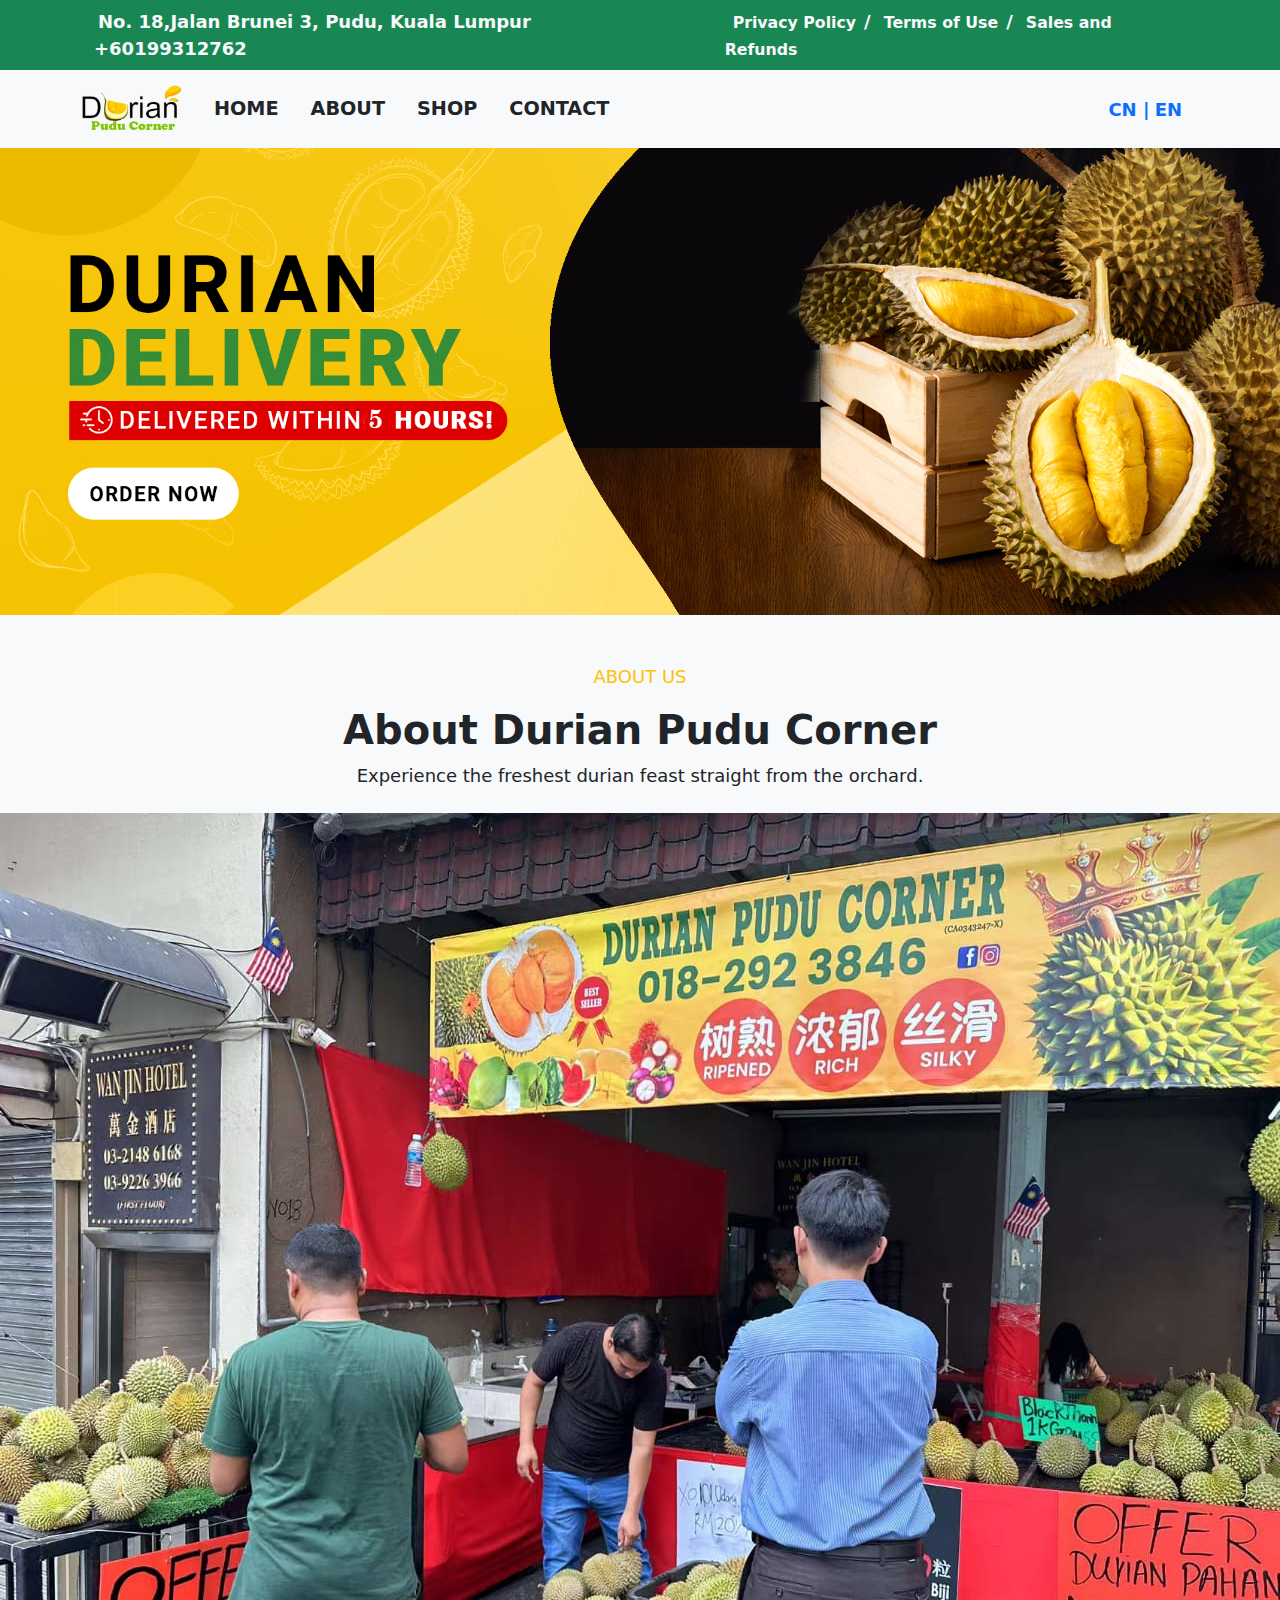
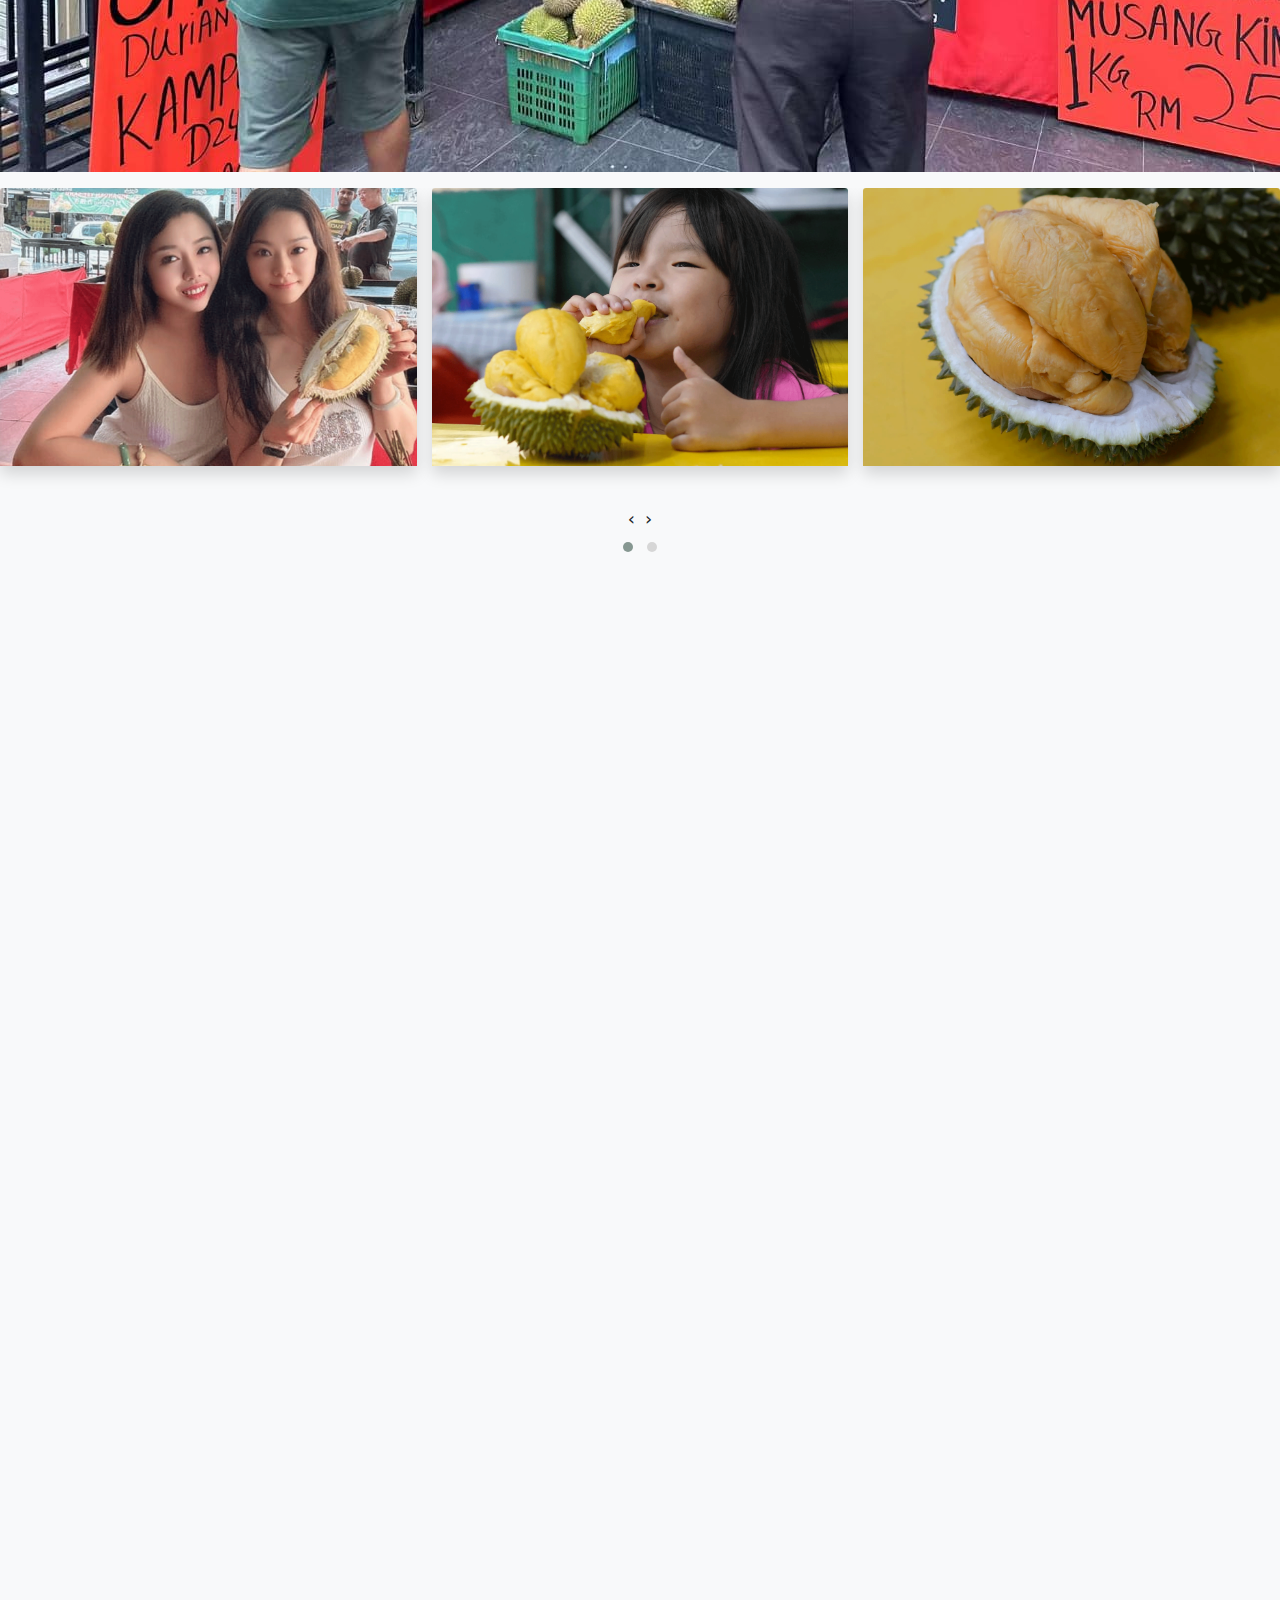
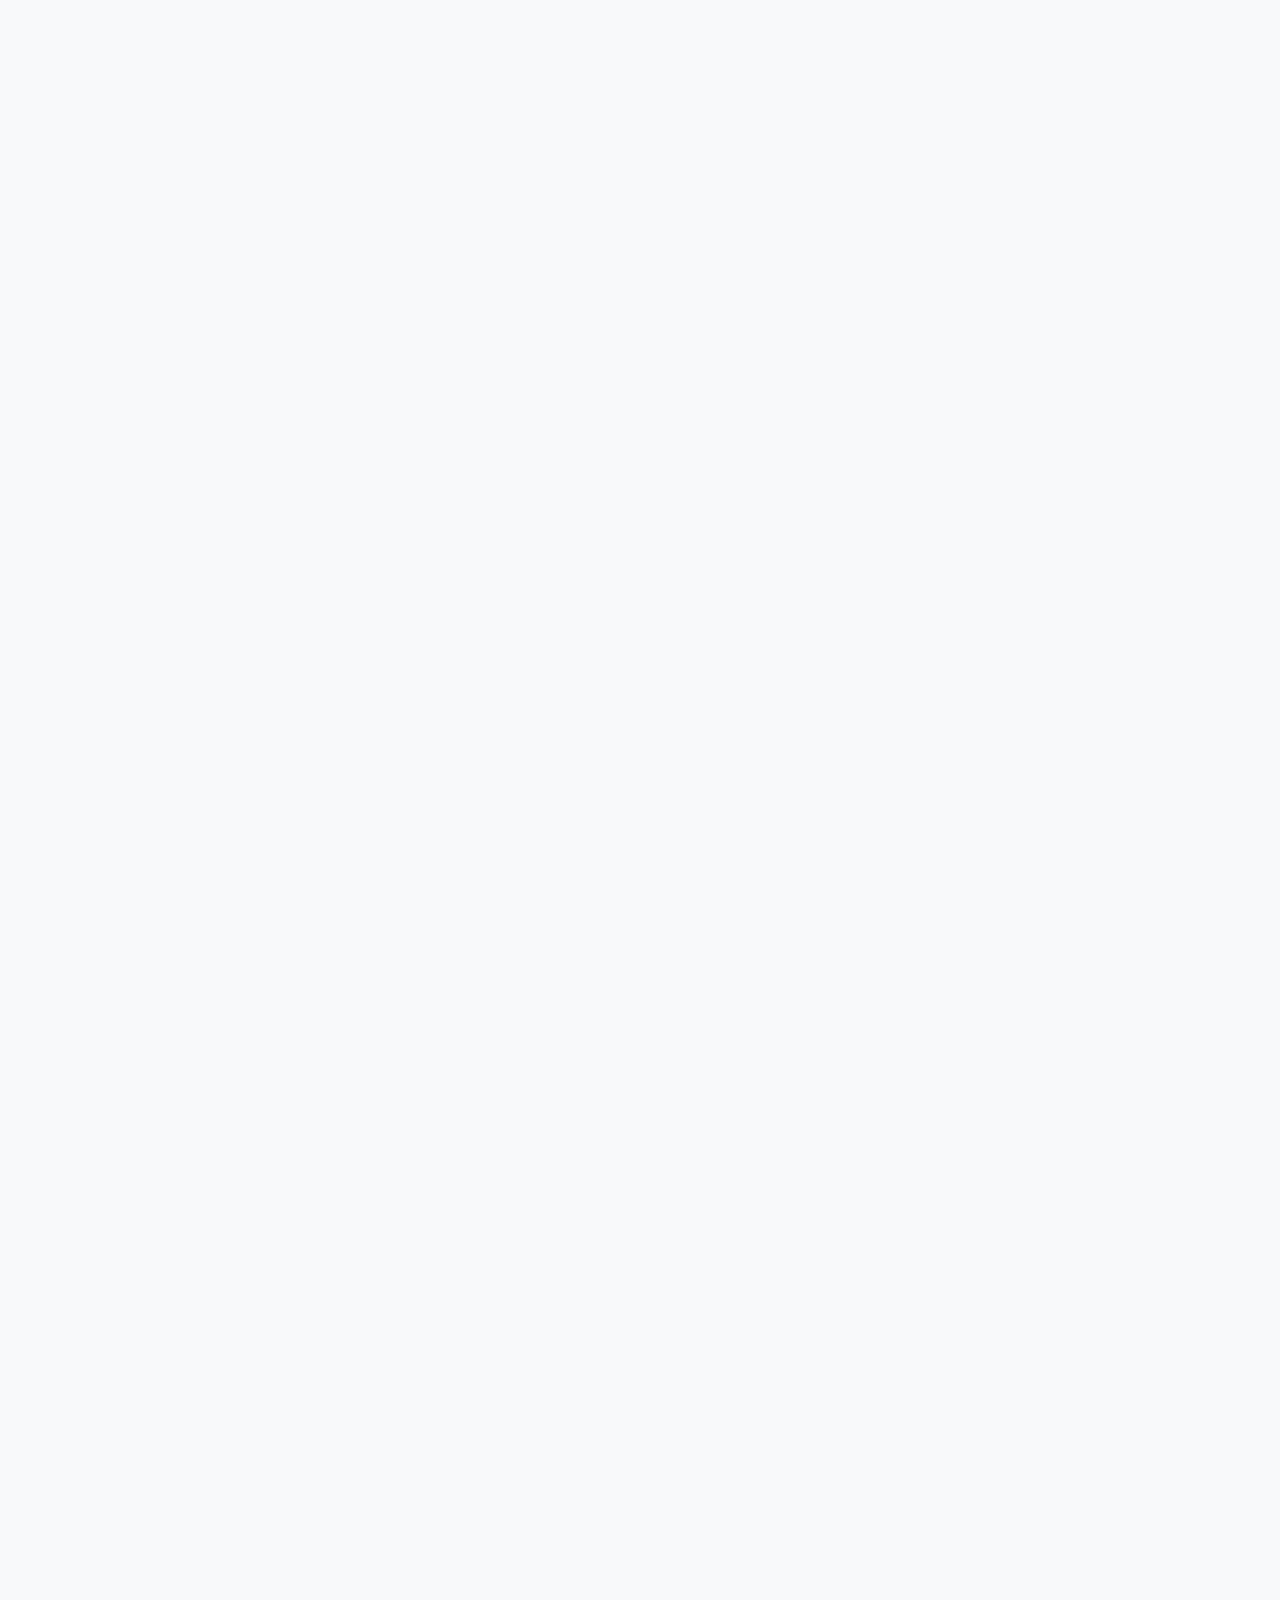
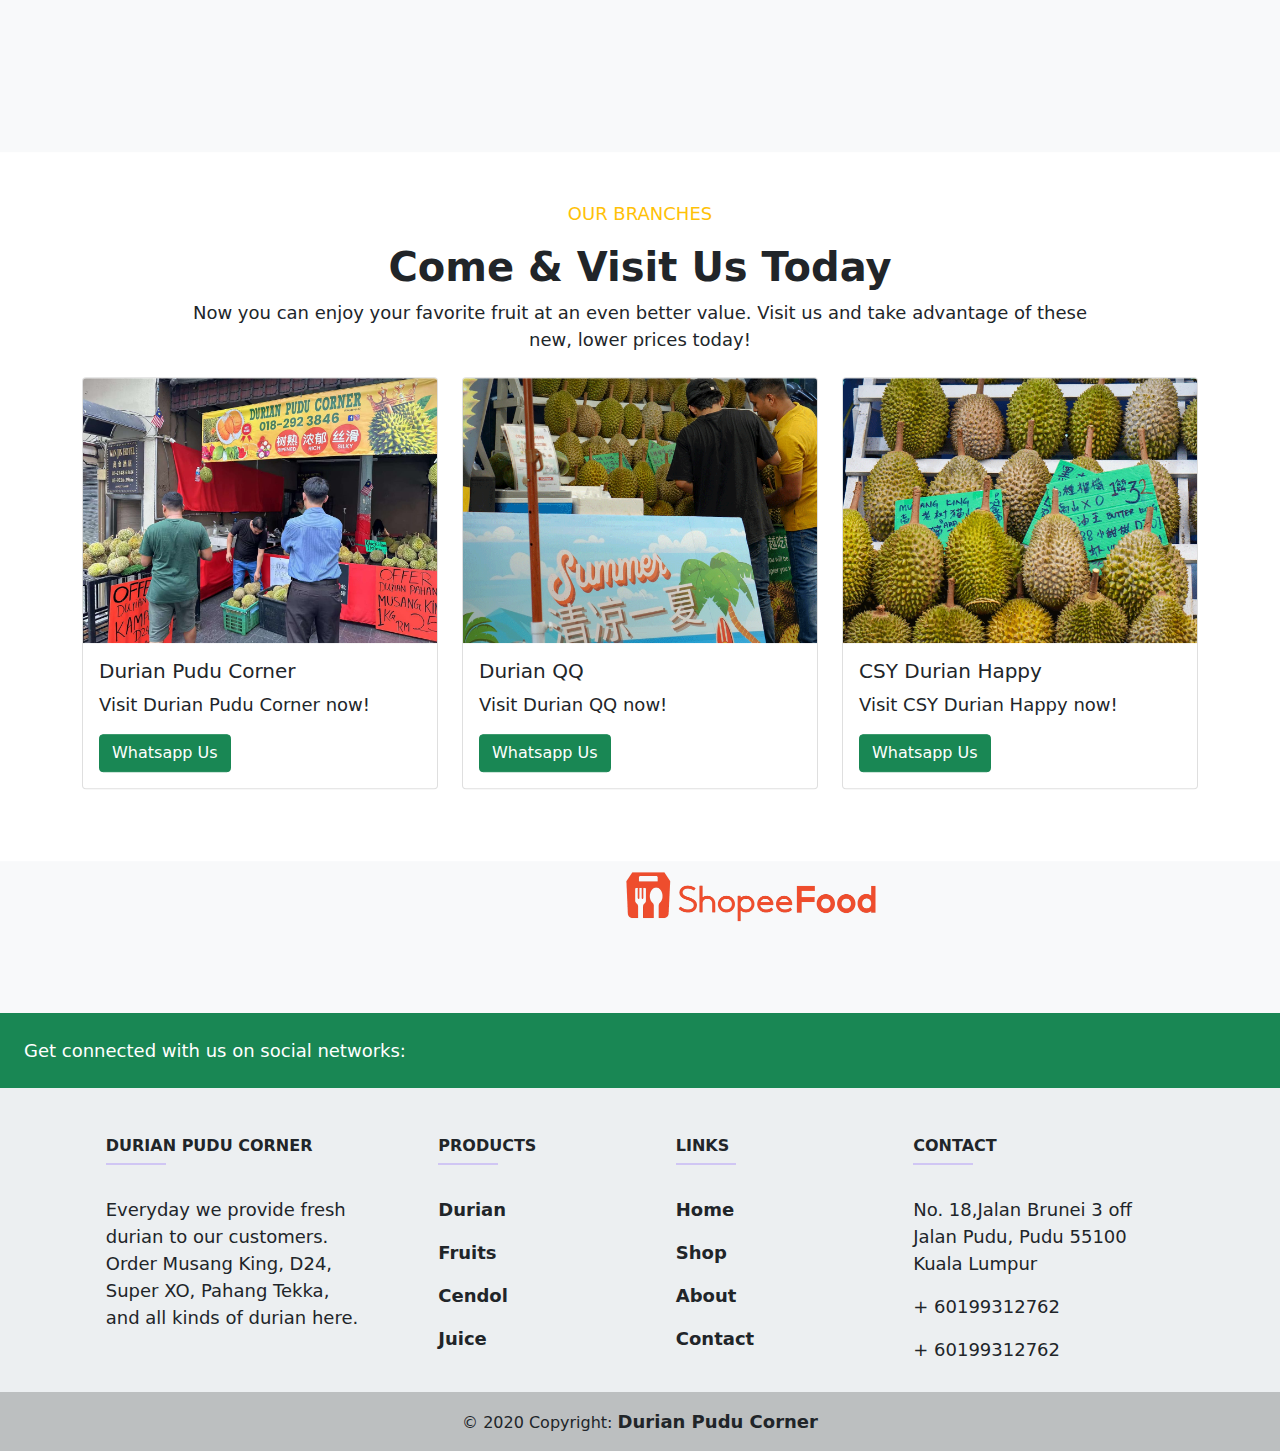
==== commit ad250fb7: "Update index.html" ====
--- a/index.html
+++ b/index.html
@@ -89,6 +89,10 @@
               </a>
             </li>
           </ul>
+          <div class="language px-3" id="languageSwitcher">
+            <a href="index_cn.html"  onclick = "changeLanguage('cn')" language="chinese" class="language-item ">CN |</a>
+            <a href="index.html" onclick = "changeLanguage('en')" language="english" class="language-item active">EN</a>
+          </div>
         </div>
       </div>
     </nav>
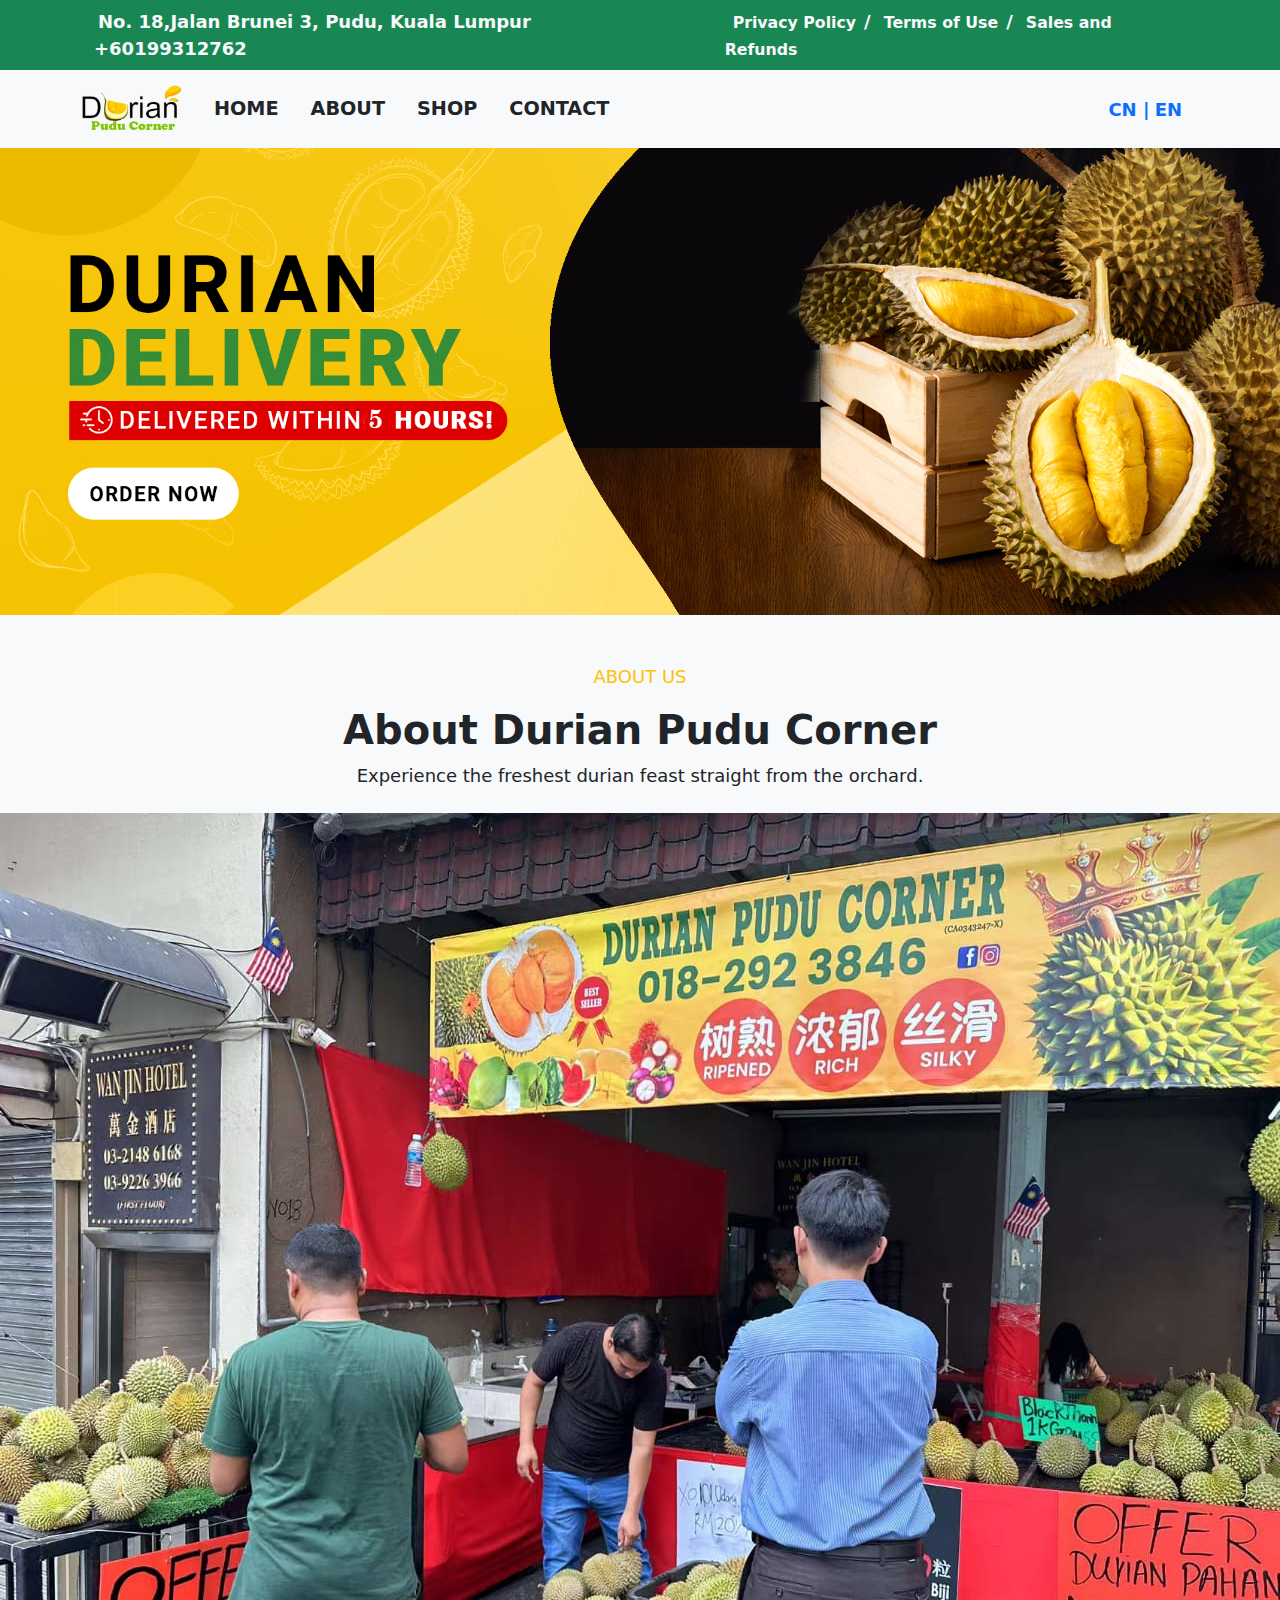
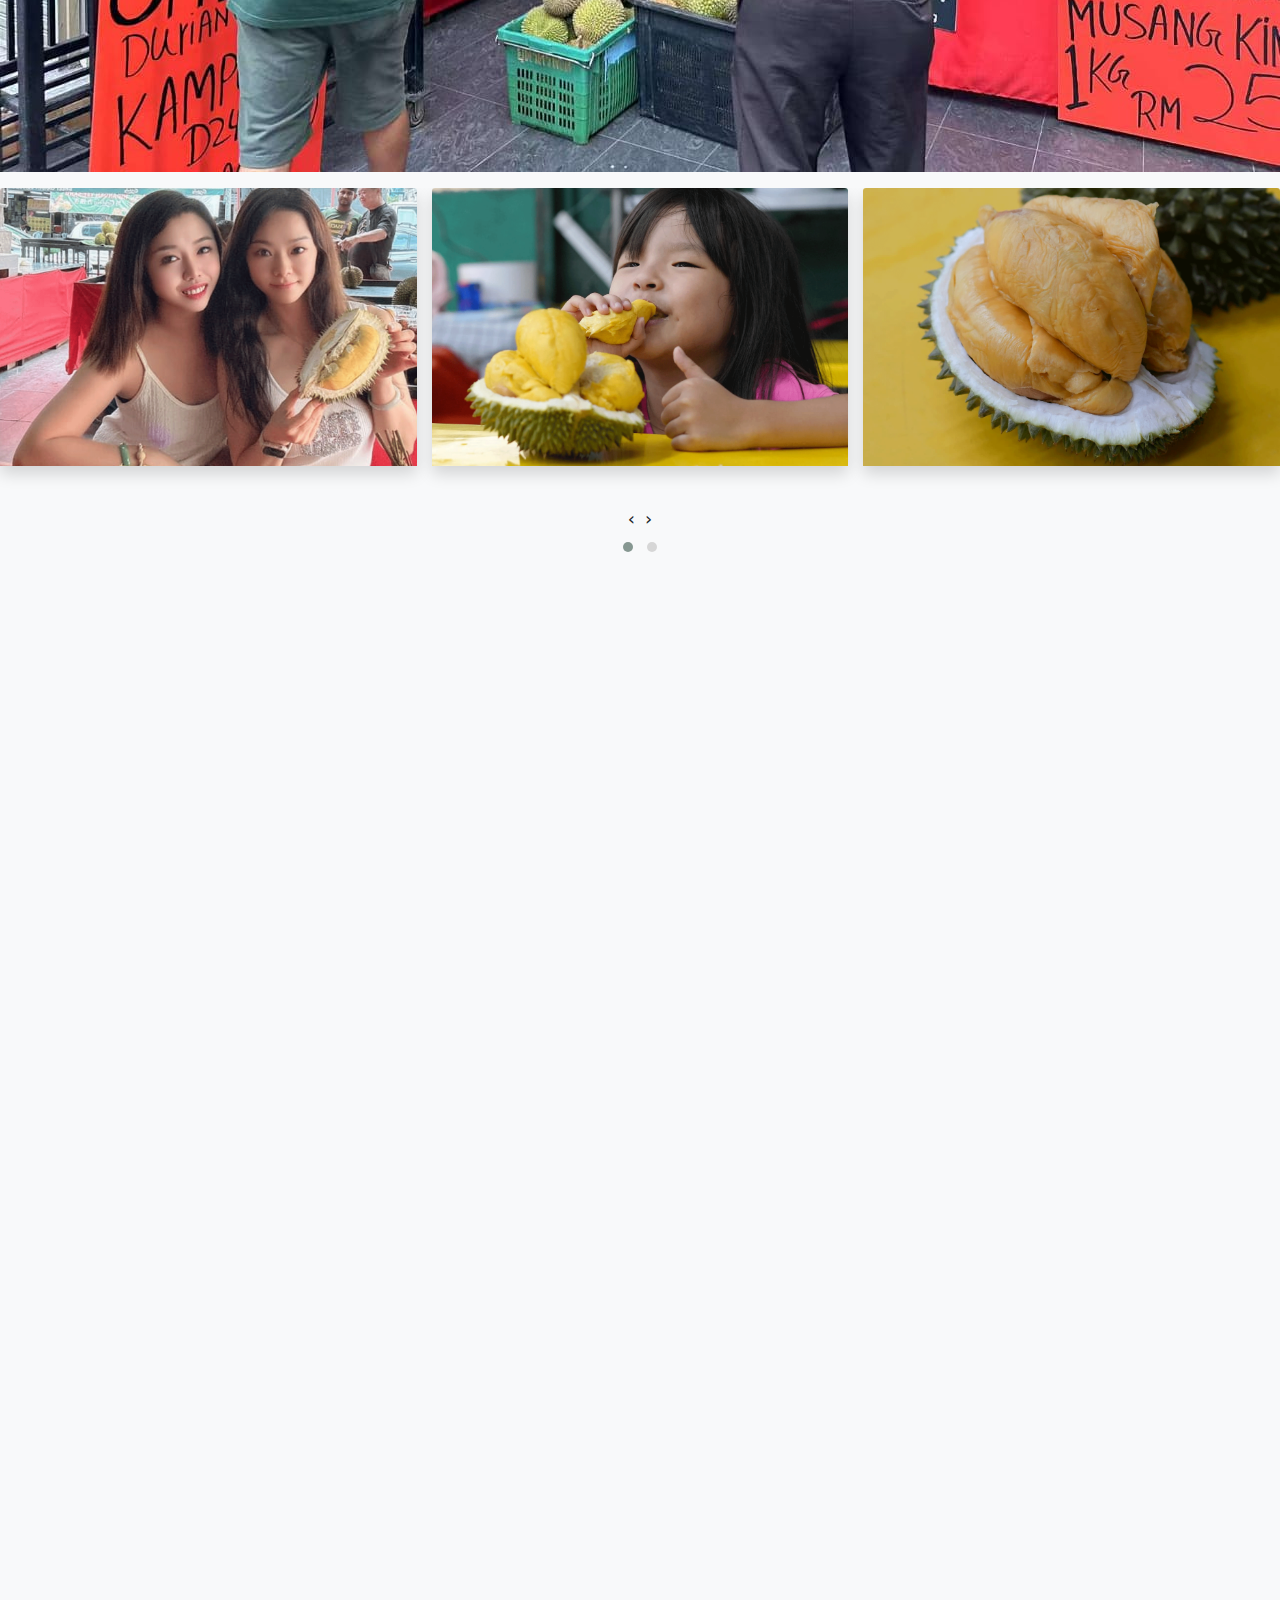
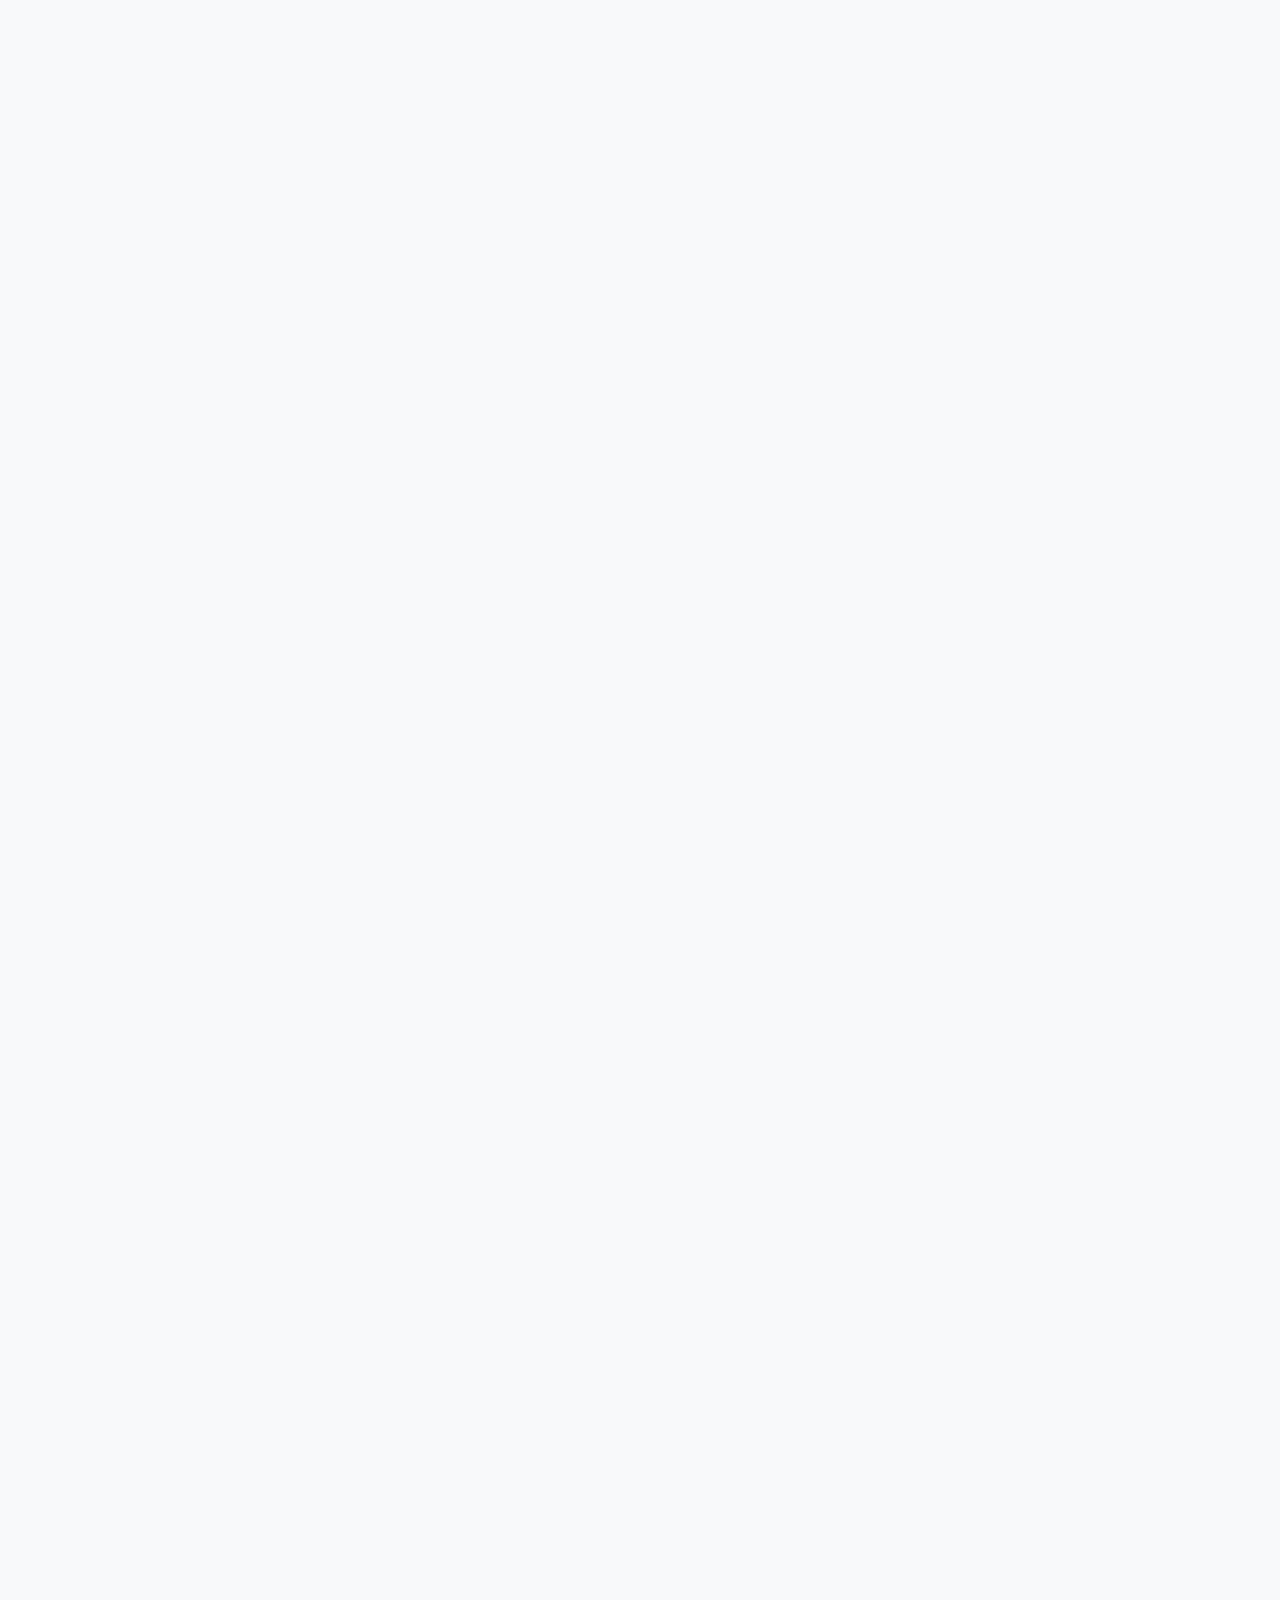
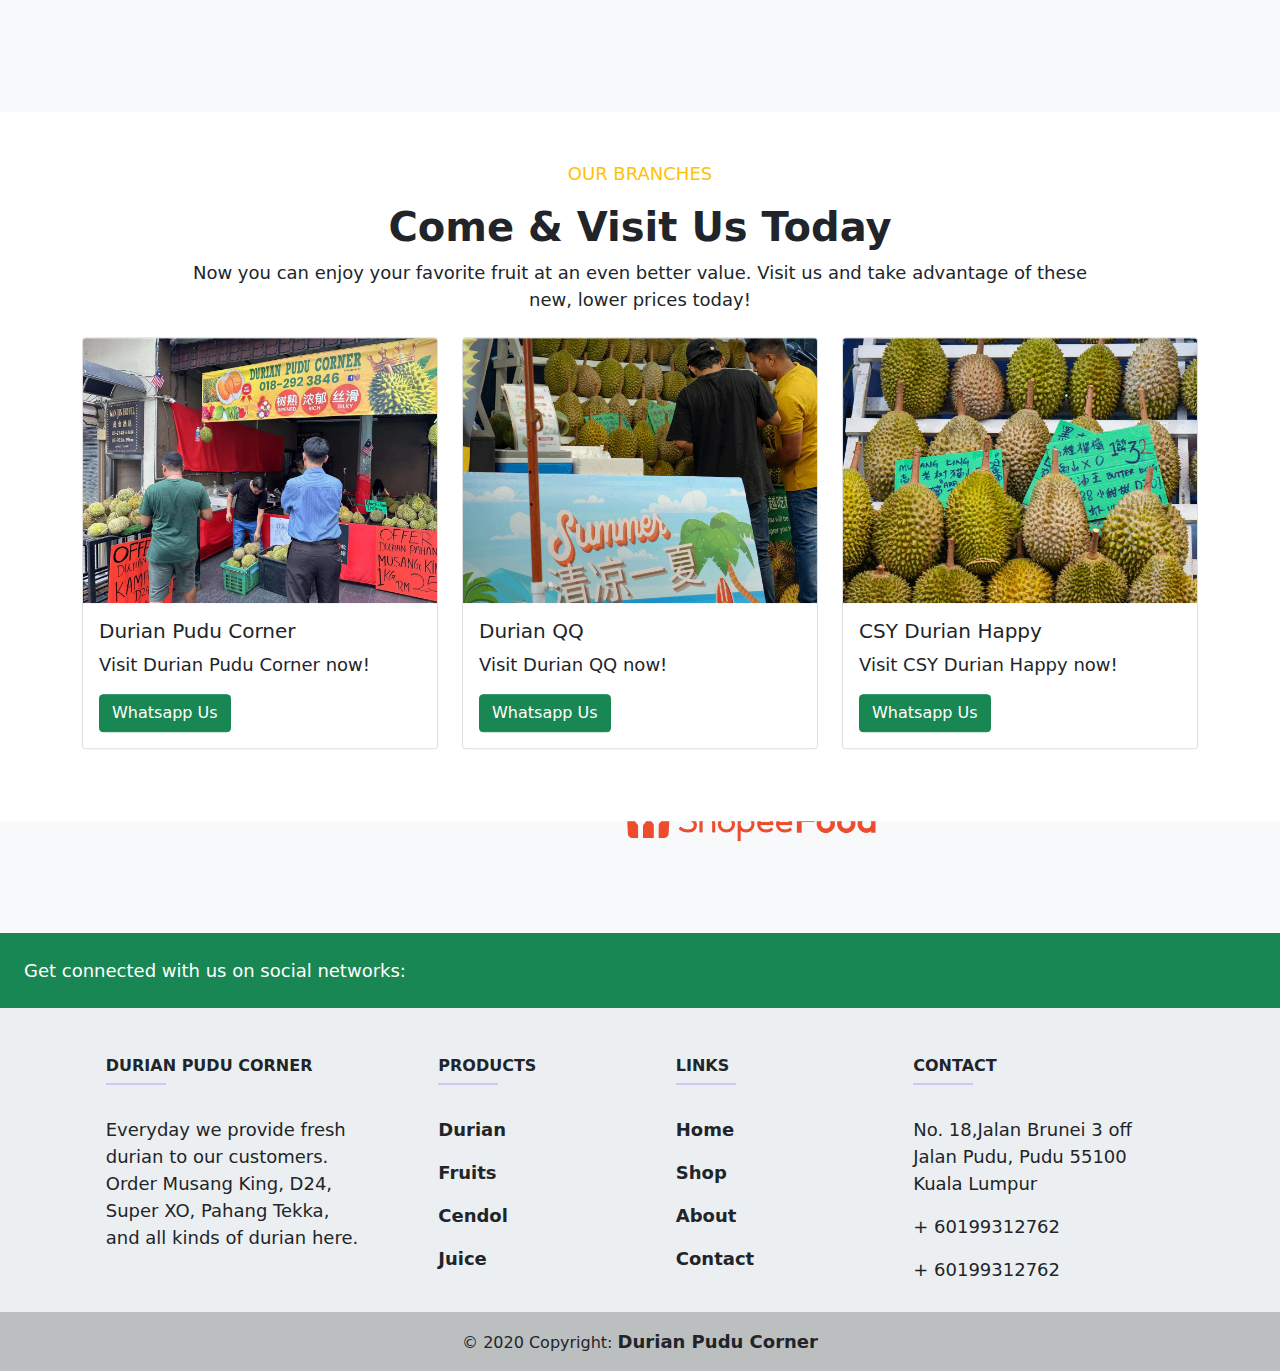
==== commit 6c325f62: "cm" ====
--- a/index.html
+++ b/index.html
@@ -1735,7 +1735,7 @@
     </div>
 </section>
 <!-- end product -->
-<section class="bg-white py-5 my-5" id="contact" data-aos="slide-up">
+<section class="bg-white py-5 my-2" id="contact" data-aos="slide-up">
   <div class="container">
     <div class="row">
       <div class="offset-xl-1 col-xl-10 col-md-12 col-12">
--- a/css/style.css
+++ b/css/style.css
@@ -420,6 +420,7 @@
 
 .scroller__inner img{
   width: 250px;
+  overflow: hidden;
 }
 
 .scroller[data-animated="true"] .scroller__inner {
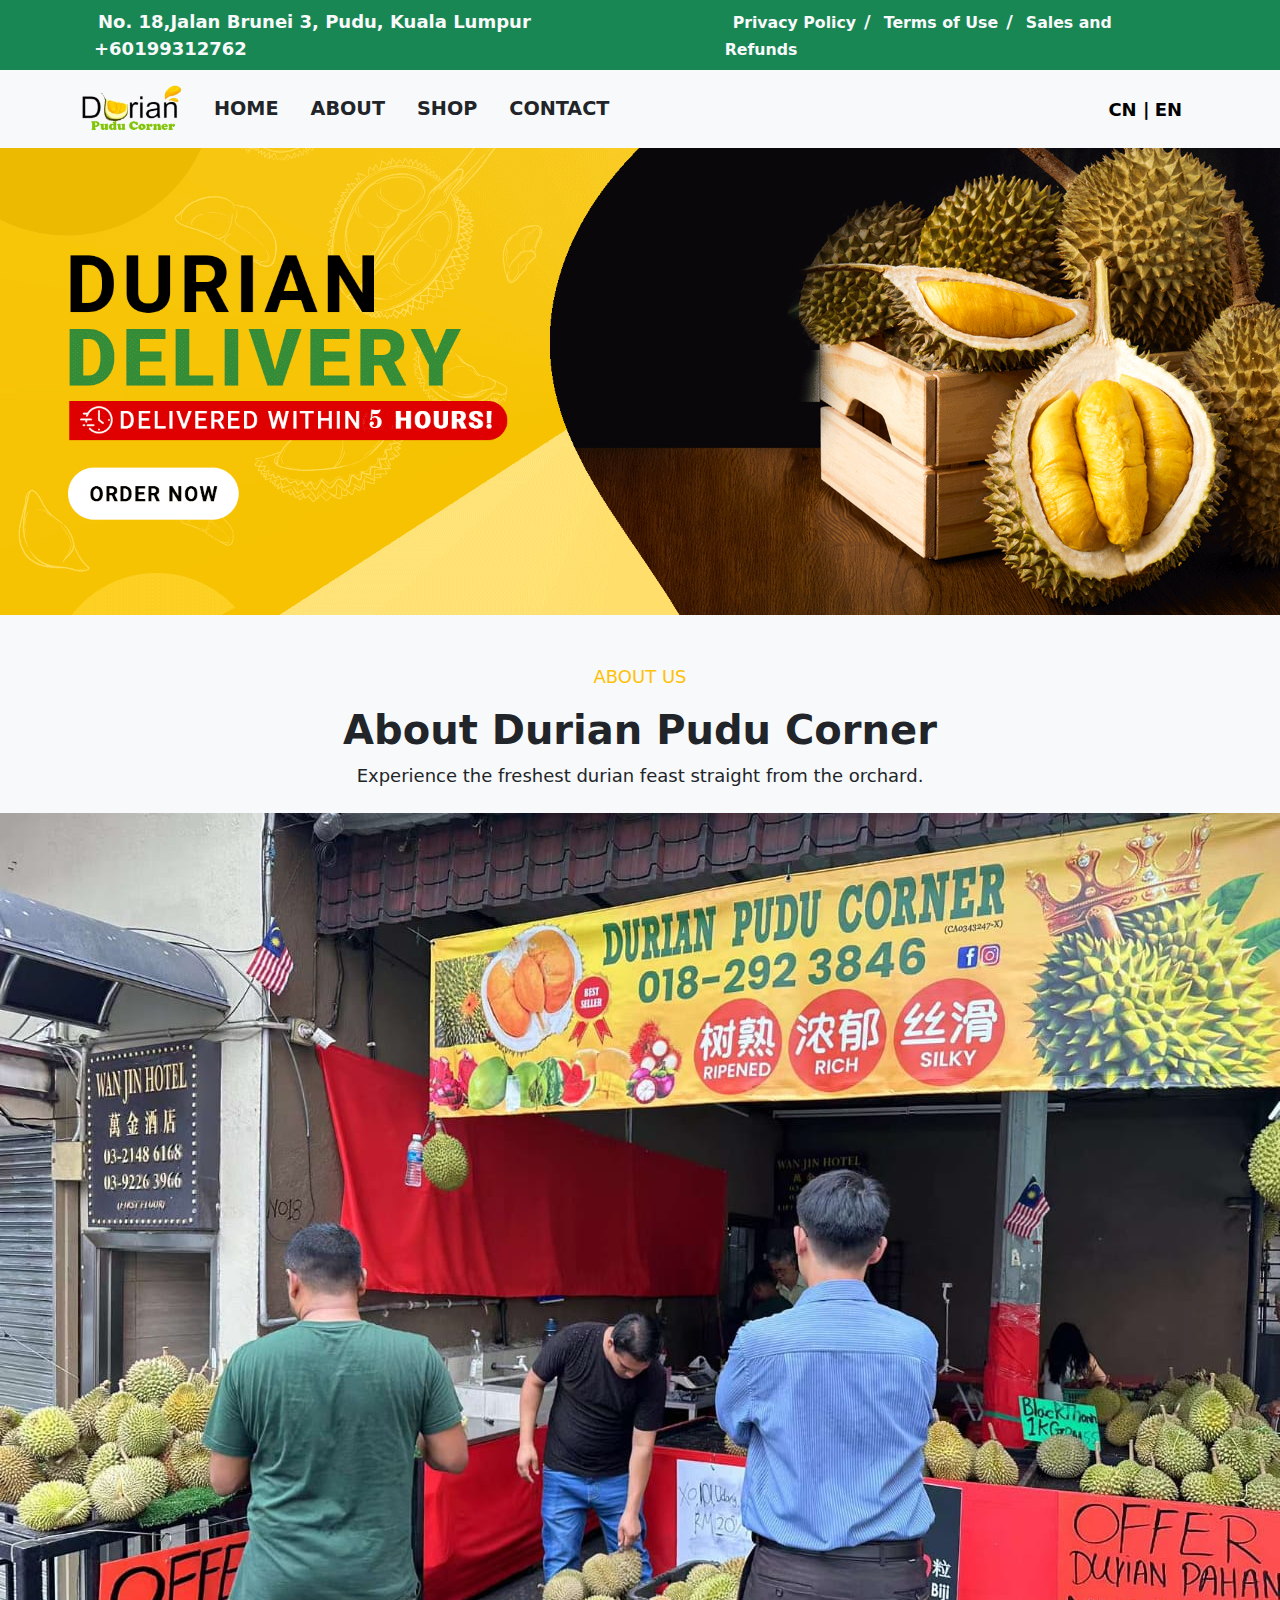
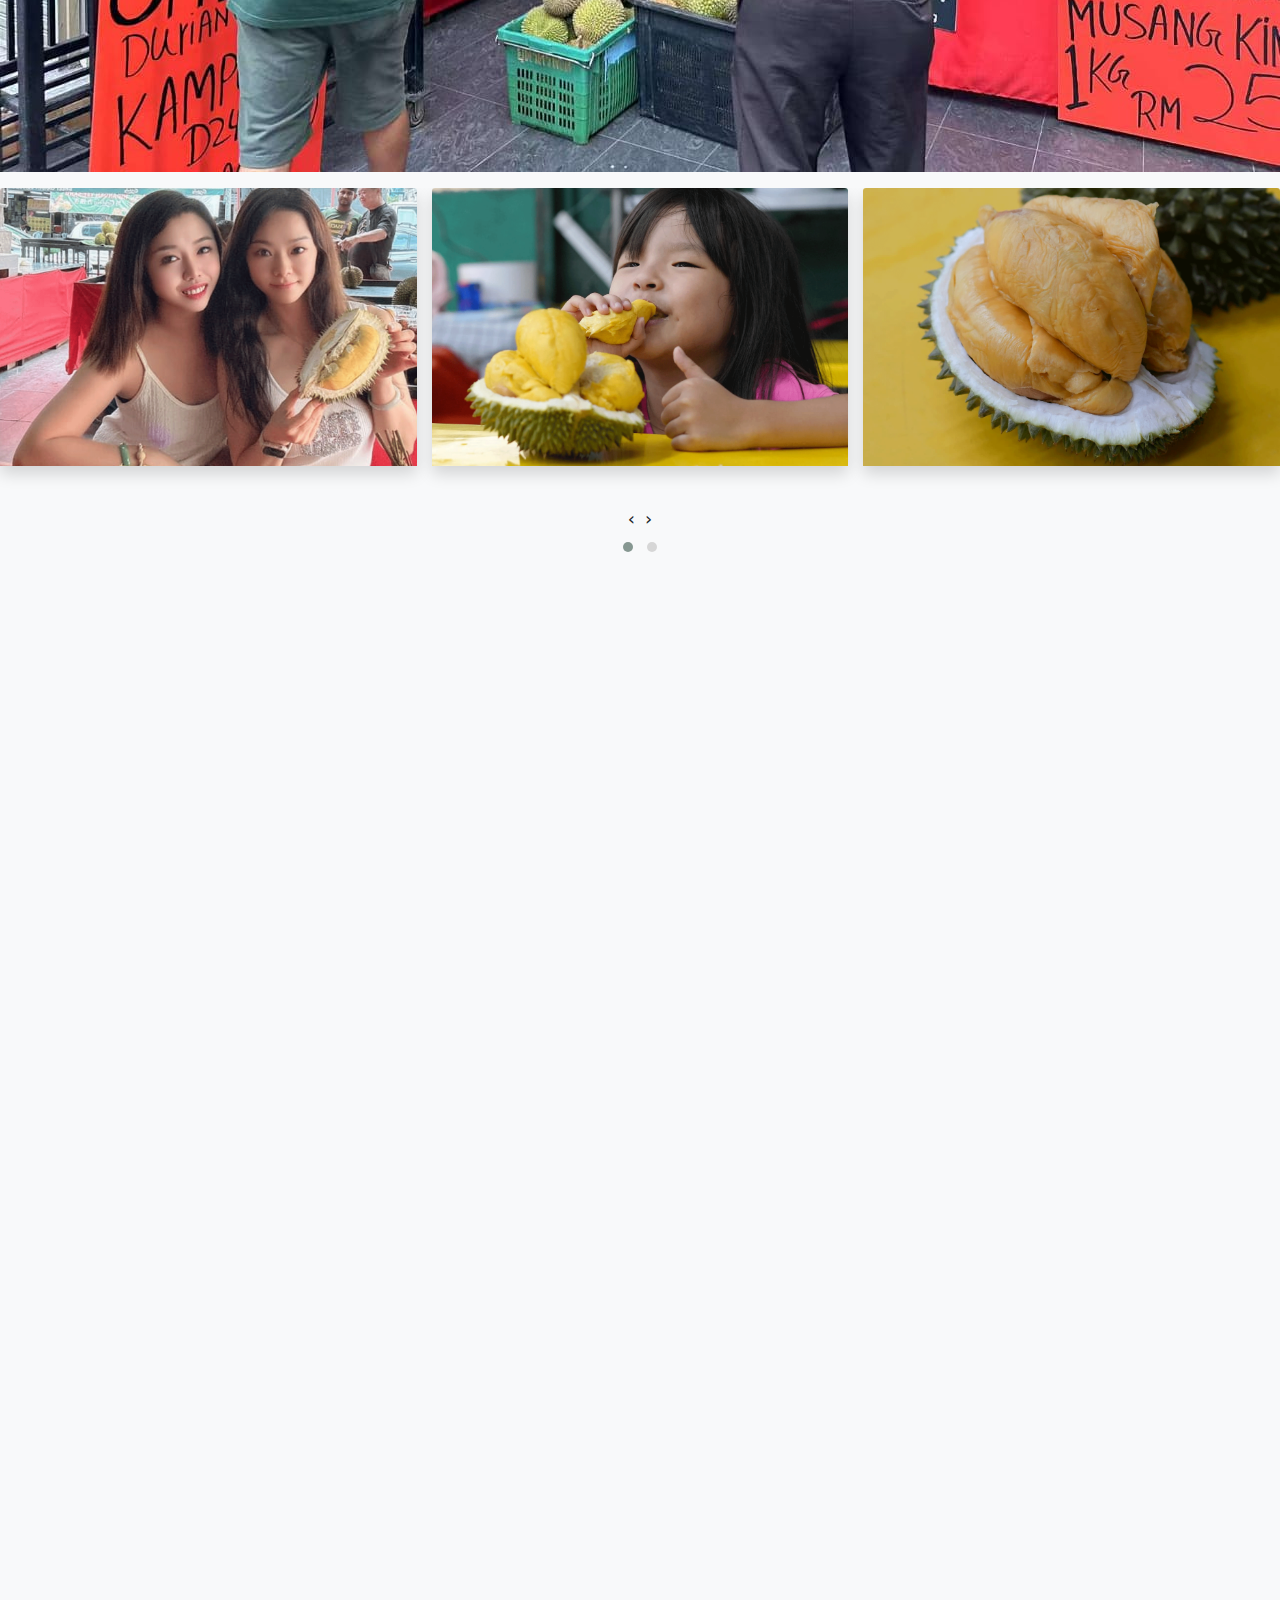
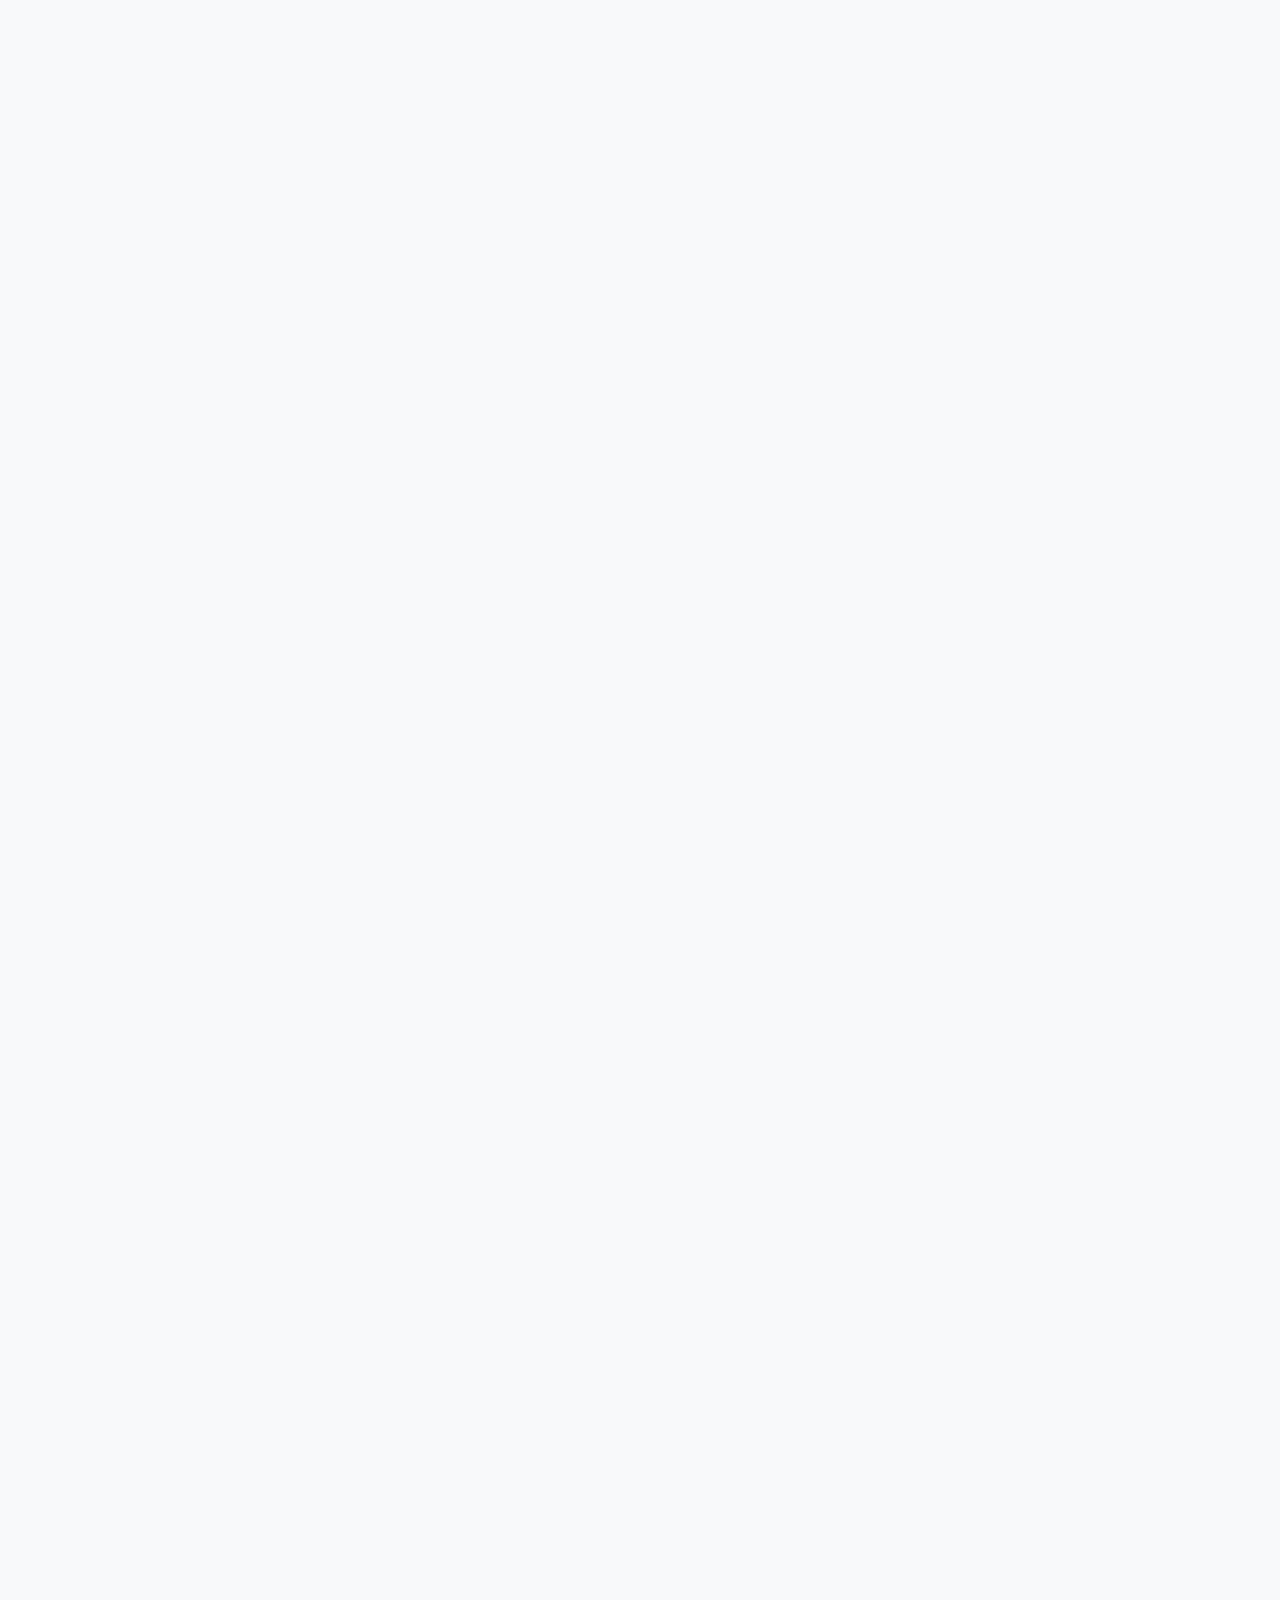
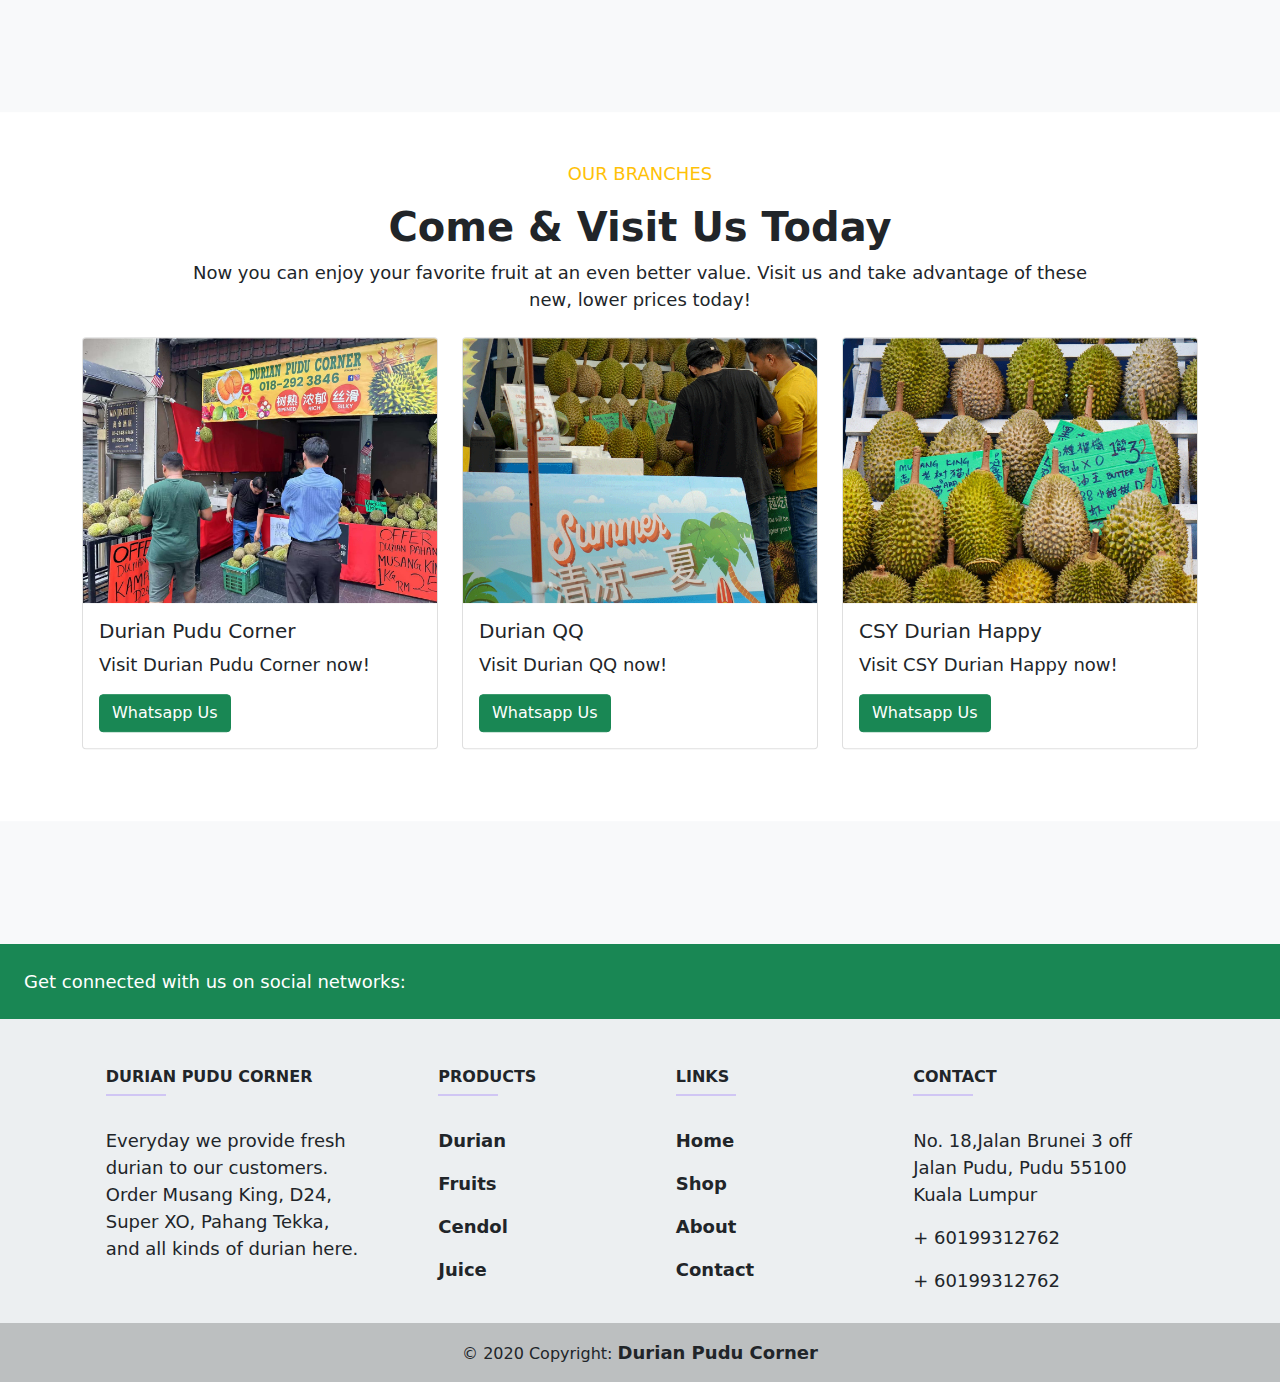
==== commit 75b49f7d: "cm" ====
--- a/index.html
+++ b/index.html
@@ -51,11 +51,11 @@
         <button class="navbar-toggler" type="button" data-bs-toggle="collapse" data-bs-target="#navbarTogglerDemo03" aria-controls="navbarTogglerDemo03" aria-expanded="false" aria-label="Toggle navigation">
           <span class="navbar-toggler-icon"></span>
         </button>
-        <a class="navbar-brand" href="#"><img src="./images/Logo-pudu3.png" width="100px"></a>
+        <a class="navbar-brand" href="index.html"><img src="./images/Logo-pudu3.png" width="100px"></a>
         <div class="collapse navbar-collapse" id="navbarTogglerDemo03">
           <ul class="navbar-nav me-auto mb-lg-0">
             <li class="nav-item active">
-              <a class="nav-link px-3 text-dark" href="index.html">HOME</a>
+              <a class="nav-link px-3 text-dark" href="#home-section">HOME</a>
             </li>
             <li class="nav-item">
               <a class="nav-link px-3 text-dark" href="#about">ABOUT</a>
@@ -1804,19 +1804,10 @@
         </div>
       </div>
     </div>
-    <div class="container">
-      <div class="col-lg-12">
-        <div class="scroller" data-direction="left" data-speed="slow">
-          <div class="scroller__inner">
-            <img src="https://csydurian.store/images/partner-2.png" width="30%" alt="" />
-            <img src="https://csydurian.store/images/partner-1.png" width="30%" alt="" />
-            <img src="./images/shopee.png" alt="" width="30%" />
-            <img src="https://csydurian.store/images/partner-2.png" width="30%" alt="" />
-            <img src="https://csydurian.store/images/partner-1.png" width="30%" alt="" />
-            <img src="./images/shopee.png" width="30%" alt="" />
-          </div>
-        </div>
-      </div>
+    <div class="row" data-aos="flip-up">
+      <div class="col-lg-4"><img src="https://csydurian.store/images/partner-2.png" alt="grab-food" width="100%"></div>
+      <div class="col-lg-4"><img src="https://csydurian.store/images/partner-1.png" alt="foodpanda"  width="100%"></div>
+      <div class="col-lg-4"><img src="./images/shopee.png" width="100%" alt="foodpanda"  width="100%"></div>
     </div>
   </div>
  </section>
--- a/css/style.css
+++ b/css/style.css
@@ -19,7 +19,9 @@
 .navbar-brand {
 font-size: 1em;
 }
-
+#languageSwitcher a{
+  color: #000000;
+}
 .nav-link{
   color: #000000;
 }
@@ -409,6 +411,20 @@
       margin-bottom: 20px;
   }
 }
+#bg-light{
+  overflow: hidden;
+}
+@media(max-width: 991.5px) {
+  #bg-light{
+    overflow: hidden;
+  }
+  .scroller__inner img{
+    overflow: hidden;
+  }
+  .scroller__inner{
+    overflow: hidden;
+  }
+}
 
 .scroller__inner {
   padding-block: 1rem;
